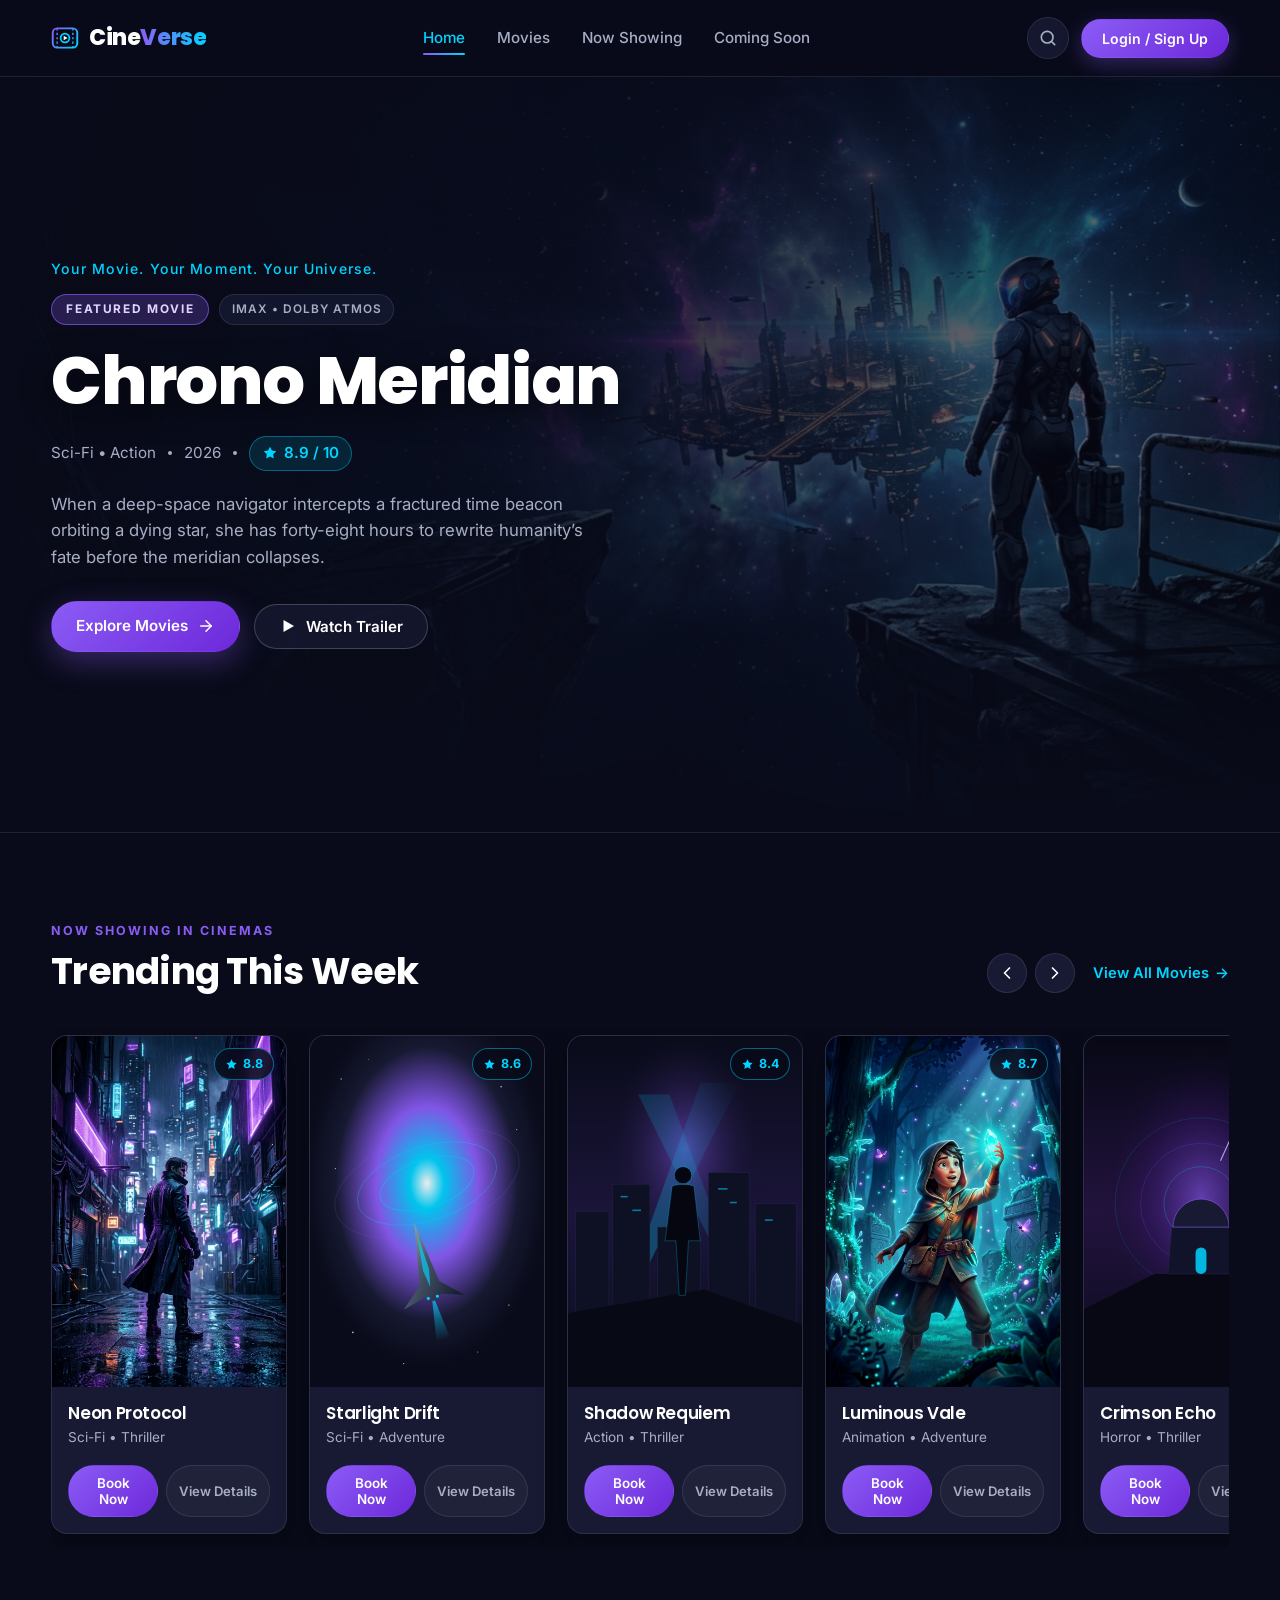
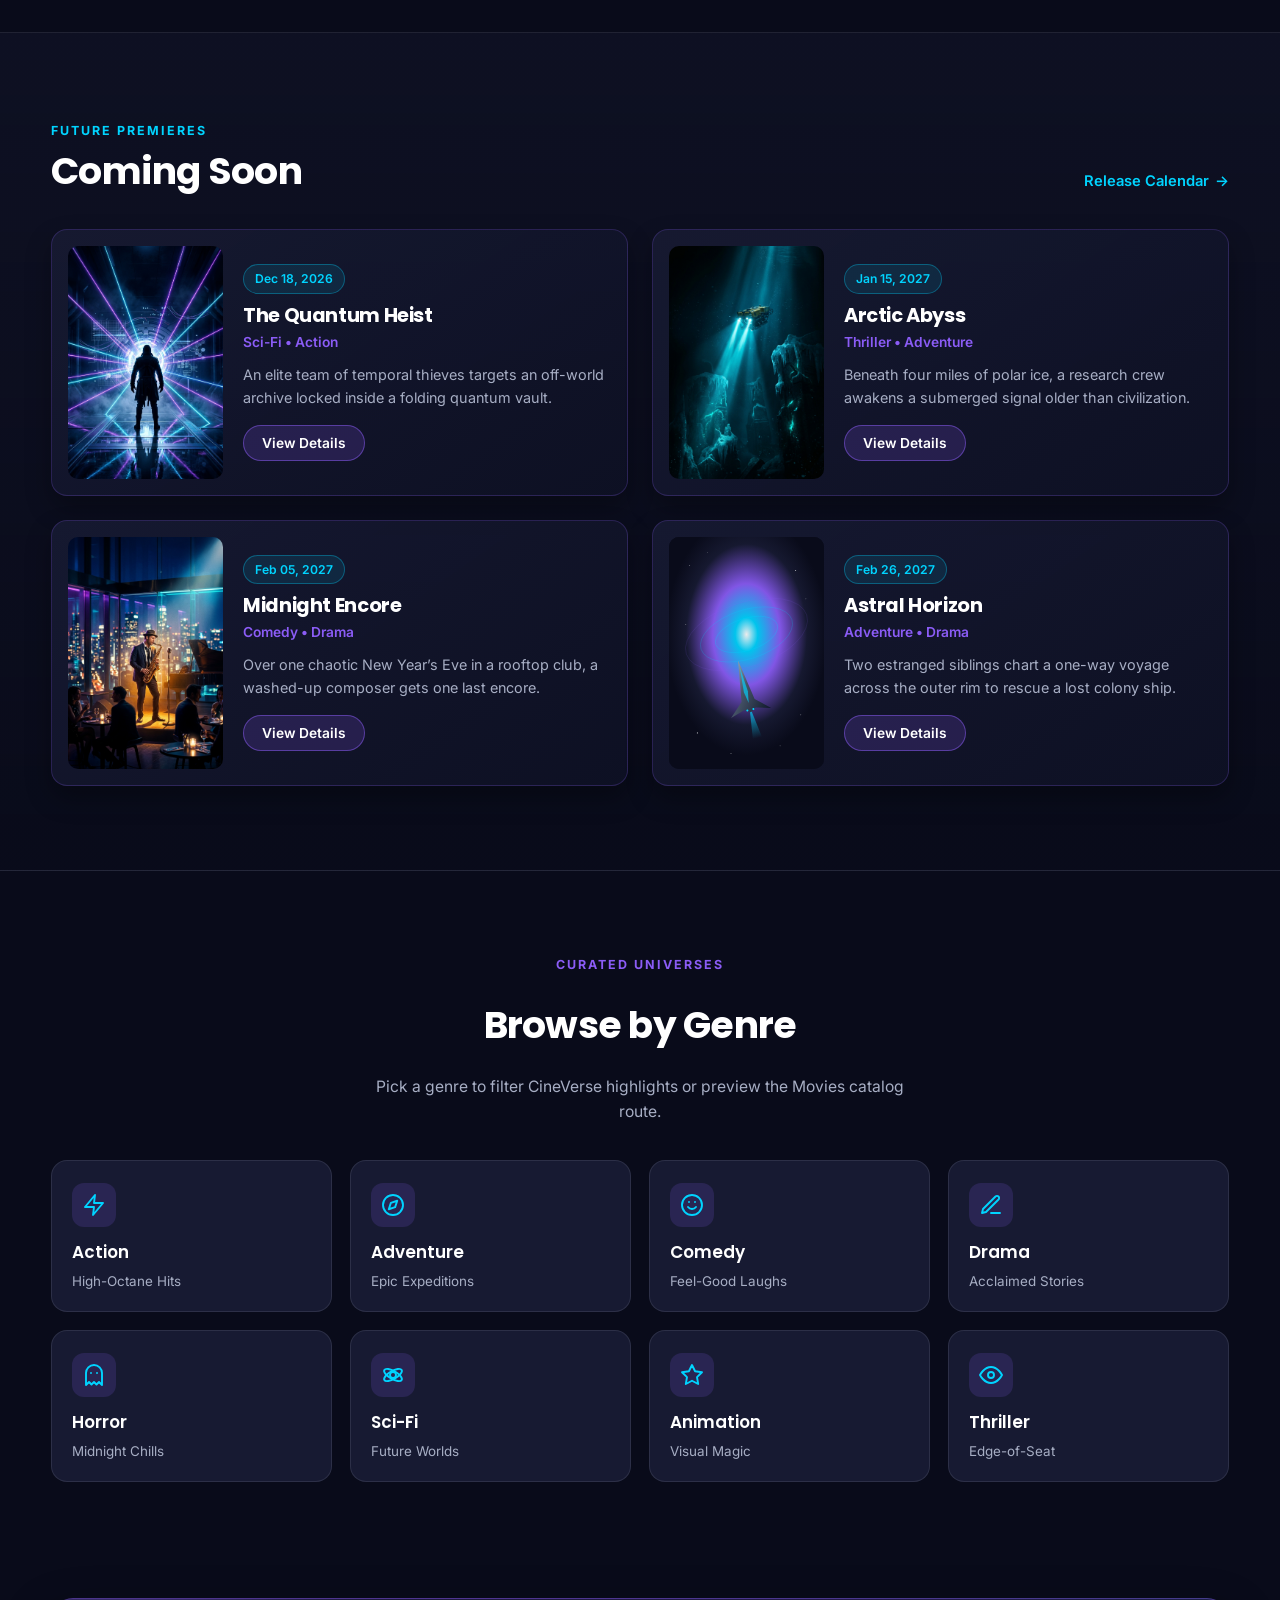
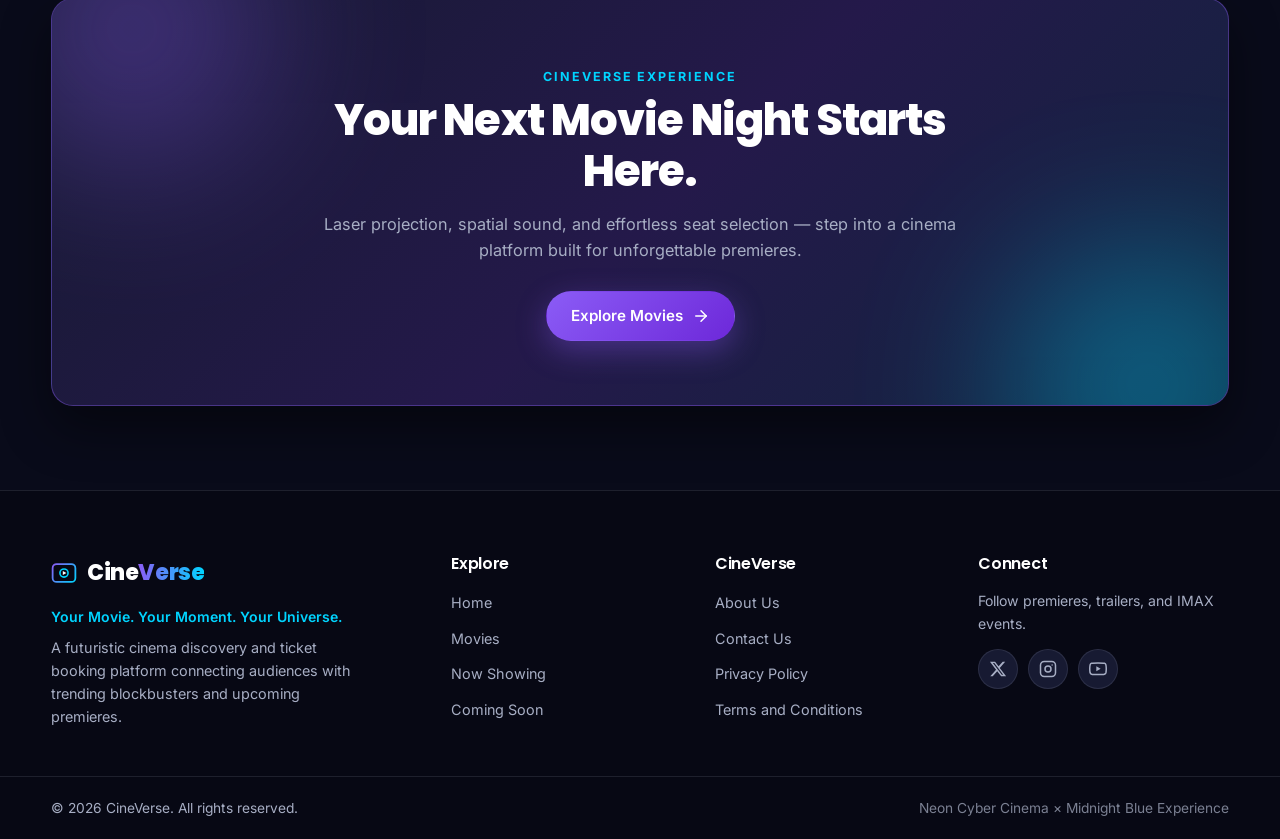
==== Homepage.html @ 1262ae1b "Homepage setup Html,Css and JS code for homepage along with attached images" ====
<!DOCTYPE html>
<html lang="en">

<head>
  <meta charset="UTF-8" />
  <meta name="viewport" content="width=device-width, initial-scale=1.0" />
  <meta name="description"
    content="CineVerse — Discover trending movies, explore upcoming releases, and navigate to cinema ticket booking. Your Movie. Your Moment. Your Universe." />
  <title>CineVerse — Your Movie. Your Moment. Your Universe.</title>

  <!-- Google Fonts: Poppins for headings, Inter for body text -->
  <link rel="preconnect" href="https://fonts.googleapis.com" />
  <link rel="preconnect" href="https://fonts.gstatic.com" crossorigin />
  <link
    href="https://fonts.googleapis.com/css2?family=Inter:wght@400;500;600;700&family=Poppins:wght@600;700;800&display=swap"
    rel="stylesheet" />

  <!-- Main Stylesheet & Script -->
  <link rel="stylesheet" href="Homepage.css" />
  <script src="Homepage.js" defer></script>
</head>

<body>
  <!-- Keyboard Accessibility Skip Link -->
  <a class="skip-link" href="#main-content">Skip to main content</a>

  <!-- =========================================================
       A. NAVIGATION BAR (Sticky Glassmorphism Header)
  ========================================================== -->
  <header class="site-header" id="site-header">
    <nav class="navbar container" aria-label="Primary Navigation">
      <!-- CineVerse Logo with Film-Inspired SVG Icon -->
      <a href="#home" class="brand-logo" aria-label="CineVerse Home">
        <span class="brand-icon" aria-hidden="true">
          <svg viewBox="0 0 32 32" width="28" height="28" fill="none">
            <rect x="2" y="5" width="28" height="22" rx="5" stroke="url(#logoGrad)" stroke-width="2.2" />
            <circle cx="16" cy="16" r="5" stroke="#00D4FF" stroke-width="2" />
            <polygon points="14.5,13.5 19,16 14.5,18.5" fill="#FFFFFF" />
            <line x1="7" y1="5" x2="7" y2="27" stroke="url(#logoGrad)" stroke-width="1.6" stroke-dasharray="2.5 2.5" />
            <line x1="25" y1="5" x2="25" y2="27" stroke="url(#logoGrad)" stroke-width="1.6"
              stroke-dasharray="2.5 2.5" />
            <defs>
              <linearGradient id="logoGrad" x1="2" y1="5" x2="30" y2="27" gradientUnits="userSpaceOnUse">
                <stop stop-color="#8B5CF6" />
                <stop offset="1" stop-color="#00D4FF" />
              </linearGradient>
            </defs>
          </svg>
        </span>
        <span class="brand-text">Cine<span class="brand-accent">Verse</span></span>
      </a>

      <!-- Primary Navigation Links -->
      <ul class="nav-links" id="primary-nav">
        <li><a href="#home" class="nav-link active" data-section="home">Home</a></li>
        <li><a href="#genres" class="nav-link" data-section="genres">Movies</a></li>
        <li><a href="#trending" class="nav-link" data-section="trending">Now Showing</a></li>
        <li><a href="#coming-soon" class="nav-link" data-section="coming-soon">Coming Soon</a></li>
        <li class="nav-auth-mobile">
          <button type="button" class="btn btn-nav-auth js-auth-trigger" data-placeholder-route="login.html">
            Login / Sign Up
          </button>
        </li>
      </ul>

      <!-- Navbar Action Controls -->
      <div class="nav-actions">
        <button type="button" class="icon-btn" id="search-toggle-btn" aria-label="Open movie search"
          aria-expanded="false" aria-controls="search-bar-panel">
          <svg viewBox="0 0 24 24" width="20" height="20" fill="none" stroke="currentColor" stroke-width="2"
            stroke-linecap="round" stroke-linejoin="round" aria-hidden="true">
            <circle cx="11" cy="11" r="7" />
            <line x1="20" y1="20" x2="16.2" y2="16.2" />
          </svg>
        </button>

        <button type="button" class="btn btn-nav-auth" id="auth-placeholder-btn" data-placeholder-route="login.html">
          Login / Sign Up
        </button>

        <!-- Mobile Hamburger Menu Toggle -->
        <button type="button" class="hamburger-btn" id="hamburger-btn" aria-label="Open navigation menu"
          aria-expanded="false" aria-controls="primary-nav">
          <span class="hamburger-line"></span>
          <span class="hamburger-line"></span>
          <span class="hamburger-line"></span>
        </button>
      </div>
    </nav>

    <!-- Collapsible Search Bar Panel -->
    <div class="search-panel" id="search-bar-panel" hidden>
      <div class="container search-panel-inner">
        <label for="movie-search-input" class="sr-only">Search CineVerse movies</label>
        <div class="search-input-wrap">
          <svg class="search-field-icon" viewBox="0 0 24 24" width="18" height="18" fill="none" stroke="currentColor"
            stroke-width="2" aria-hidden="true">
            <circle cx="11" cy="11" r="7" />
            <line x1="20" y1="20" x2="16.2" y2="16.2" />
          </svg>
          <input type="search" id="movie-search-input" class="search-input"
            placeholder="Search movies by title or genre (e.g., Sci-Fi, Neon Protocol)..." autocomplete="off" />
          <button type="button" class="search-close-btn" id="search-close-btn" aria-label="Close search">
            &times;
          </button>
        </div>
        <div class="search-results" id="search-results" aria-live="polite"></div>
      </div>
    </div>
  </header>

  <main id="main-content">
    <!-- =========================================================
         B. HERO SECTION (Featured Movie Banner)
    ========================================================== -->
    <section id="home" class="hero" aria-label="Featured Movie">
      <div class="hero-media">
        <img src="images/hero-featured.jpg"
          alt="Chrono Meridian — lone futuristic explorer overlooking a glowing orbital city and midnight-blue nebula"
          class="hero-bg-img" />
        <div class="hero-overlay" aria-hidden="true"></div>
      </div>

      <div class="container hero-container">
        <div class="hero-content">
          <p class="hero-tagline">Your Movie. Your Moment. Your Universe.</p>

          <div class="hero-badge-row">
            <span class="featured-badge">FEATURED MOVIE</span>
            <span class="hero-format-pill">IMAX &bull; DOLBY ATMOS</span>
          </div>

          <h1 class="hero-title">Chrono Meridian</h1>

          <div class="hero-meta" aria-label="Movie details">
            <span class="meta-item">Sci-Fi &bull; Action</span>
            <span class="meta-dot" aria-hidden="true"></span>
            <span class="meta-item">2026</span>
            <span class="meta-dot" aria-hidden="true"></span>
            <span class="meta-rating" aria-label="IMDb rating 8.9 out of 10">
              <svg viewBox="0 0 24 24" width="16" height="16" fill="currentColor" aria-hidden="true">
                <path d="M12 2.5l2.9 5.9 6.5.9-4.7 4.6 1.1 6.5L12 17.3l-5.8 3.1 1.1-6.5-4.7-4.6 6.5-.9L12 2.5z" />
              </svg>
              8.9 / 10
            </span>
          </div>

          <p class="hero-description">
            When a deep-space navigator intercepts a fractured time beacon orbiting a dying star,
            she has forty-eight hours to rewrite humanity&rsquo;s fate before the meridian collapses.
          </p>

          <div class="hero-actions">
            <a href="#trending" class="btn btn-primary" id="hero-explore-btn">
              Explore Movies
              <svg viewBox="0 0 24 24" width="18" height="18" fill="none" stroke="currentColor" stroke-width="2"
                stroke-linecap="round" stroke-linejoin="round" aria-hidden="true">
                <line x1="5" y1="12" x2="19" y2="12" />
                <polyline points="12 5 19 12 12 19" />
              </svg>
            </a>

            <button type="button" class="btn btn-secondary" id="watch-trailer-btn" data-movie-id="chrono-meridian">
              <svg viewBox="0 0 24 24" width="18" height="18" fill="currentColor" aria-hidden="true">
                <polygon points="6,4 20,12 6,20" />
              </svg>
              Watch Trailer
            </button>
          </div>
        </div>
      </div>
    </section>

    <!-- =========================================================
         C. TRENDING MOVIES SECTION ("Trending This Week")
    ========================================================== -->
    <section id="trending" class="section trending-section" aria-labelledby="trending-heading">
      <div class="container">
        <div class="section-header">
          <div>
            <span class="section-eyebrow">NOW SHOWING IN CINEMAS</span>
            <h2 id="trending-heading" class="section-title">Trending This Week</h2>
          </div>

          <div class="section-controls">
            <div class="carousel-nav" role="group" aria-label="Trending movies carousel controls">
              <button type="button" class="carousel-btn" id="trending-prev-btn"
                aria-label="Scroll trending movies left">
                <svg viewBox="0 0 24 24" width="20" height="20" fill="none" stroke="currentColor" stroke-width="2"
                  stroke-linecap="round" stroke-linejoin="round" aria-hidden="true">
                  <polyline points="15 18 9 12 15 6" />
                </svg>
              </button>
              <button type="button" class="carousel-btn" id="trending-next-btn"
                aria-label="Scroll trending movies right">
                <svg viewBox="0 0 24 24" width="20" height="20" fill="none" stroke="currentColor" stroke-width="2"
                  stroke-linecap="round" stroke-linejoin="round" aria-hidden="true">
                  <polyline points="9 18 15 12 9 6" />
                </svg>
              </button>
            </div>

            <a href="movies.html" class="view-all-link" data-placeholder-link="movies.html">
              View All Movies
              <span aria-hidden="true">&rarr;</span>
            </a>
          </div>
        </div>

        <!-- Horizontal Scrollable Carousel / Responsive Grid -->
        <div class="carousel-track" id="trending-carousel" tabindex="0" aria-label="Trending movies list">
          <!-- Movie Card 1 -->
          <article class="movie-card" data-movie-id="neon-protocol" data-genre="Sci-Fi Thriller">
            <div class="poster-wrap">
              <img src="images/poster-neon-protocol.jpg"
                alt="Neon Protocol movie poster showing a futuristic detective in a rain-soaked neon city"
                class="movie-poster" loading="lazy" />
              <span class="rating-badge" aria-label="IMDb rating 8.8">
                <svg viewBox="0 0 24 24" width="13" height="13" fill="currentColor" aria-hidden="true">
                  <path d="M12 2.5l2.9 5.9 6.5.9-4.7 4.6 1.1 6.5L12 17.3l-5.8 3.1 1.1-6.5-4.7-4.6 6.5-.9L12 2.5z" />
                </svg>
                8.8
              </span>
            </div>
            <div class="movie-card-body">
              <h3 class="movie-title">Neon Protocol</h3>
              <p class="movie-genre">Sci-Fi &bull; Thriller</p>
              <div class="card-actions">
                <button type="button" class="btn btn-card-primary movie-action-btn" data-movie-id="neon-protocol"
                  data-action="book">
                  Book Now
                </button>
                <button type="button" class="btn btn-card-ghost movie-action-btn" data-movie-id="neon-protocol"
                  data-action="details">
                  View Details
                </button>
              </div>
            </div>
          </article>

          <!-- Movie Card 2 -->
          <article class="movie-card" data-movie-id="starlight-drift" data-genre="Sci-Fi Adventure">
            <div class="poster-wrap">
              <img src="images/poster-starlight-drift.svg"
                alt="Starlight Drift movie poster featuring a spacecraft entering a glowing violet wormhole"
                class="movie-poster" loading="lazy" />
              <span class="rating-badge" aria-label="IMDb rating 8.6">
                <svg viewBox="0 0 24 24" width="13" height="13" fill="currentColor" aria-hidden="true">
                  <path d="M12 2.5l2.9 5.9 6.5.9-4.7 4.6 1.1 6.5L12 17.3l-5.8 3.1 1.1-6.5-4.7-4.6 6.5-.9L12 2.5z" />
                </svg>
                8.6
              </span>
            </div>
            <div class="movie-card-body">
              <h3 class="movie-title">Starlight Drift</h3>
              <p class="movie-genre">Sci-Fi &bull; Adventure</p>
              <div class="card-actions">
                <button type="button" class="btn btn-card-primary movie-action-btn" data-movie-id="starlight-drift"
                  data-action="book">
                  Book Now
                </button>
                <button type="button" class="btn btn-card-ghost movie-action-btn" data-movie-id="starlight-drift"
                  data-action="details">
                  View Details
                </button>
              </div>
            </div>
          </article>

          <!-- Movie Card 3 -->
          <article class="movie-card" data-movie-id="shadow-requiem" data-genre="Action Thriller">
            <div class="poster-wrap">
              <img src="images/poster-shadow-requiem.svg"
                alt="Shadow Requiem movie poster showing a tactical silhouette above a midnight skyline"
                class="movie-poster" loading="lazy" />
              <span class="rating-badge" aria-label="IMDb rating 8.4">
                <svg viewBox="0 0 24 24" width="13" height="13" fill="currentColor" aria-hidden="true">
                  <path d="M12 2.5l2.9 5.9 6.5.9-4.7 4.6 1.1 6.5L12 17.3l-5.8 3.1 1.1-6.5-4.7-4.6 6.5-.9L12 2.5z" />
                </svg>
                8.4
              </span>
            </div>
            <div class="movie-card-body">
              <h3 class="movie-title">Shadow Requiem</h3>
              <p class="movie-genre">Action &bull; Thriller</p>
              <div class="card-actions">
                <button type="button" class="btn btn-card-primary movie-action-btn" data-movie-id="shadow-requiem"
                  data-action="book">
                  Book Now
                </button>
                <button type="button" class="btn btn-card-ghost movie-action-btn" data-movie-id="shadow-requiem"
                  data-action="details">
                  View Details
                </button>
              </div>
            </div>
          </article>

          <!-- Movie Card 4 -->
          <article class="movie-card" data-movie-id="luminous-vale" data-genre="Animation Adventure">
            <div class="poster-wrap">
              <img src="images/poster-luminous-vale.jpg"
                alt="Luminous Vale animated adventure poster of a young explorer in a glowing forest"
                class="movie-poster" loading="lazy" />
              <span class="rating-badge" aria-label="IMDb rating 8.7">
                <svg viewBox="0 0 24 24" width="13" height="13" fill="currentColor" aria-hidden="true">
                  <path d="M12 2.5l2.9 5.9 6.5.9-4.7 4.6 1.1 6.5L12 17.3l-5.8 3.1 1.1-6.5-4.7-4.6 6.5-.9L12 2.5z" />
                </svg>
                8.7
              </span>
            </div>
            <div class="movie-card-body">
              <h3 class="movie-title">Luminous Vale</h3>
              <p class="movie-genre">Animation &bull; Adventure</p>
              <div class="card-actions">
                <button type="button" class="btn btn-card-primary movie-action-btn" data-movie-id="luminous-vale"
                  data-action="book">
                  Book Now
                </button>
                <button type="button" class="btn btn-card-ghost movie-action-btn" data-movie-id="luminous-vale"
                  data-action="details">
                  View Details
                </button>
              </div>
            </div>
          </article>

          <!-- Movie Card 5 -->
          <article class="movie-card" data-movie-id="crimson-echo" data-genre="Horror Thriller">
            <div class="poster-wrap">
              <img src="images/poster-crimson-echo.svg"
                alt="Crimson Echo horror thriller poster of a cliffside observatory in a midnight storm"
                class="movie-poster" loading="lazy" />
              <span class="rating-badge" aria-label="IMDb rating 8.1">
                <svg viewBox="0 0 24 24" width="13" height="13" fill="currentColor" aria-hidden="true">
                  <path d="M12 2.5l2.9 5.9 6.5.9-4.7 4.6 1.1 6.5L12 17.3l-5.8 3.1 1.1-6.5-4.7-4.6 6.5-.9L12 2.5z" />
                </svg>
                8.1
              </span>
            </div>
            <div class="movie-card-body">
              <h3 class="movie-title">Crimson Echo</h3>
              <p class="movie-genre">Horror &bull; Thriller</p>
              <div class="card-actions">
                <button type="button" class="btn btn-card-primary movie-action-btn" data-movie-id="crimson-echo"
                  data-action="book">
                  Book Now
                </button>
                <button type="button" class="btn btn-card-ghost movie-action-btn" data-movie-id="crimson-echo"
                  data-action="details">
                  View Details
                </button>
              </div>
            </div>
          </article>

          <!-- Movie Card 6 -->
          <article class="movie-card" data-movie-id="velocity-zero" data-genre="Action Sci-Fi">
            <div class="poster-wrap">
              <img src="images/poster-velocity-zero.svg"
                alt="Velocity Zero movie poster featuring a hypercar speeding down a neon cyber highway"
                class="movie-poster" loading="lazy" />
              <span class="rating-badge" aria-label="IMDb rating 8.3">
                <svg viewBox="0 0 24 24" width="13" height="13" fill="currentColor" aria-hidden="true">
                  <path d="M12 2.5l2.9 5.9 6.5.9-4.7 4.6 1.1 6.5L12 17.3l-5.8 3.1 1.1-6.5-4.7-4.6 6.5-.9L12 2.5z" />
                </svg>
                8.3
              </span>
            </div>
            <div class="movie-card-body">
              <h3 class="movie-title">Velocity Zero</h3>
              <p class="movie-genre">Action &bull; Sci-Fi</p>
              <div class="card-actions">
                <button type="button" class="btn btn-card-primary movie-action-btn" data-movie-id="velocity-zero"
                  data-action="book">
                  Book Now
                </button>
                <button type="button" class="btn btn-card-ghost movie-action-btn" data-movie-id="velocity-zero"
                  data-action="details">
                  View Details
                </button>
              </div>
            </div>
          </article>
        </div>
      </div>
    </section>

    <!-- =========================================================
         D. UPCOMING RELEASES SECTION ("Coming Soon")
    ========================================================== -->
    <section id="coming-soon" class="section upcoming-section" aria-labelledby="upcoming-heading">
      <div class="container">
        <div class="section-header">
          <div>
            <span class="section-eyebrow cyan-eyebrow">FUTURE PREMIERES</span>
            <h2 id="upcoming-heading" class="section-title">Coming Soon</h2>
          </div>

          <a href="coming-soon.html" class="view-all-link" data-placeholder-link="coming-soon.html">
            Release Calendar
            <span aria-hidden="true">&rarr;</span>
          </a>
        </div>

        <!-- Distinct Horizontal Split Card Grid for Coming Soon -->
        <div class="upcoming-grid">
          <!-- Upcoming Card 1 -->
          <article class="upcoming-card" data-movie-id="quantum-heist">
            <div class="upcoming-poster-wrap">
              <img src="images/poster-quantum-heist.jpg"
                alt="The Quantum Heist poster showing a futuristic vault with glowing laser beams"
                class="upcoming-poster" loading="lazy" />
            </div>
            <div class="upcoming-info">
              <span class="release-date-pill">Dec 18, 2026</span>
              <h3 class="upcoming-title">The Quantum Heist</h3>
              <p class="upcoming-genre">Sci-Fi &bull; Action</p>
              <p class="upcoming-blurb">
                An elite team of temporal thieves targets an off-world archive locked inside a folding quantum vault.
              </p>
              <button type="button" class="btn btn-upcoming-details movie-action-btn" data-movie-id="quantum-heist"
                data-action="details">
                View Details
              </button>
            </div>
          </article>

          <!-- Upcoming Card 2 -->
          <article class="upcoming-card" data-movie-id="arctic-abyss">
            <div class="upcoming-poster-wrap">
              <img src="images/poster-arctic-abyss.jpg"
                alt="Arctic Abyss poster depicting a deep-sea submersible illuminating glowing underwater ruins"
                class="upcoming-poster" loading="lazy" />
            </div>
            <div class="upcoming-info">
              <span class="release-date-pill">Jan 15, 2027</span>
              <h3 class="upcoming-title">Arctic Abyss</h3>
              <p class="upcoming-genre">Thriller &bull; Adventure</p>
              <p class="upcoming-blurb">
                Beneath four miles of polar ice, a research crew awakens a submerged signal older than civilization.
              </p>
              <button type="button" class="btn btn-upcoming-details movie-action-btn" data-movie-id="arctic-abyss"
                data-action="details">
                View Details
              </button>
            </div>
          </article>

          <!-- Upcoming Card 3 -->
          <article class="upcoming-card" data-movie-id="midnight-encore">
            <div class="upcoming-poster-wrap">
              <img src="images/poster-midnight-encore.jpg"
                alt="Midnight Encore poster showing a stylish rooftop jazz lounge overlooking midnight city lights"
                class="upcoming-poster" loading="lazy" />
            </div>
            <div class="upcoming-info">
              <span class="release-date-pill">Feb 05, 2027</span>
              <h3 class="upcoming-title">Midnight Encore</h3>
              <p class="upcoming-genre">Comedy &bull; Drama</p>
              <p class="upcoming-blurb">
                Over one chaotic New Year&rsquo;s Eve in a rooftop club, a washed-up composer gets one last encore.
              </p>
              <button type="button" class="btn btn-upcoming-details movie-action-btn" data-movie-id="midnight-encore"
                data-action="details">
                View Details
              </button>
            </div>
          </article>

          <!-- Upcoming Card 4 -->
          <article class="upcoming-card" data-movie-id="astral-horizon">
            <div class="upcoming-poster-wrap">
              <img src="images/poster-starlight-drift.svg"
                alt="Astral Horizon teaser artwork of a cosmic starscape and radiant nebula" class="upcoming-poster"
                loading="lazy" />
            </div>
            <div class="upcoming-info">
              <span class="release-date-pill">Feb 26, 2027</span>
              <h3 class="upcoming-title">Astral Horizon</h3>
              <p class="upcoming-genre">Adventure &bull; Drama</p>
              <p class="upcoming-blurb">
                Two estranged siblings chart a one-way voyage across the outer rim to rescue a lost colony ship.
              </p>
              <button type="button" class="btn btn-upcoming-details movie-action-btn" data-movie-id="astral-horizon"
                data-action="details">
                View Details
              </button>
            </div>
          </article>
        </div>
      </div>
    </section>

    <!-- =========================================================
         E. BROWSE BY GENRE SECTION
    ========================================================== -->
    <section id="genres" class="section genres-section" aria-labelledby="genres-heading">
      <div class="container">
        <div class="section-header section-header-center">
          <span class="section-eyebrow">CURATED UNIVERSES</span>
          <h2 id="genres-heading" class="section-title">Browse by Genre</h2>
          <p class="section-subtitle">
            Pick a genre to filter CineVerse highlights or preview the Movies catalog route.
          </p>
        </div>

        <div class="genres-grid" role="list">
          <button type="button" class="genre-card" data-genre="Action" role="listitem">
            <span class="genre-icon" aria-hidden="true">
              <svg viewBox="0 0 24 24" width="24" height="24" fill="none" stroke="currentColor" stroke-width="1.9"
                stroke-linecap="round" stroke-linejoin="round">
                <polygon points="13 2 3 14 12 14 11 22 21 10 12 10 13 2" />
              </svg>
            </span>
            <span class="genre-name">Action</span>
            <span class="genre-count">High-Octane Hits</span>
          </button>

          <button type="button" class="genre-card" data-genre="Adventure" role="listitem">
            <span class="genre-icon" aria-hidden="true">
              <svg viewBox="0 0 24 24" width="24" height="24" fill="none" stroke="currentColor" stroke-width="1.9"
                stroke-linecap="round" stroke-linejoin="round">
                <circle cx="12" cy="12" r="10" />
                <polygon points="16.24 7.76 14.12 14.12 7.76 16.24 9.88 9.88 16.24 7.76" />
              </svg>
            </span>
            <span class="genre-name">Adventure</span>
            <span class="genre-count">Epic Expeditions</span>
          </button>

          <button type="button" class="genre-card" data-genre="Comedy" role="listitem">
            <span class="genre-icon" aria-hidden="true">
              <svg viewBox="0 0 24 24" width="24" height="24" fill="none" stroke="currentColor" stroke-width="1.9"
                stroke-linecap="round" stroke-linejoin="round">
                <circle cx="12" cy="12" r="10" />
                <path d="M8 14s1.5 2 4 2 4-2 4-2" />
                <line x1="9" y1="9" x2="9.01" y2="9" />
                <line x1="15" y1="9" x2="15.01" y2="9" />
              </svg>
            </span>
            <span class="genre-name">Comedy</span>
            <span class="genre-count">Feel-Good Laughs</span>
          </button>

          <button type="button" class="genre-card" data-genre="Drama" role="listitem">
            <span class="genre-icon" aria-hidden="true">
              <svg viewBox="0 0 24 24" width="24" height="24" fill="none" stroke="currentColor" stroke-width="1.9"
                stroke-linecap="round" stroke-linejoin="round">
                <path d="M12 20h9" />
                <path d="M16.5 3.5a2.121 2.121 0 1 1 3 3L7 19l-4 1 1-4L16.5 3.5z" />
              </svg>
            </span>
            <span class="genre-name">Drama</span>
            <span class="genre-count">Acclaimed Stories</span>
          </button>

          <button type="button" class="genre-card" data-genre="Horror" role="listitem">
            <span class="genre-icon" aria-hidden="true">
              <svg viewBox="0 0 24 24" width="24" height="24" fill="none" stroke="currentColor" stroke-width="1.9"
                stroke-linecap="round" stroke-linejoin="round">
                <path d="M9 10h.01" />
                <path d="M15 10h.01" />
                <path d="M12 2a8 8 0 0 0-8 8v12l3-3 2.5 2.5L12 19l2.5 2.5L17 19l3 3V10a8 8 0 0 0-8-8z" />
              </svg>
            </span>
            <span class="genre-name">Horror</span>
            <span class="genre-count">Midnight Chills</span>
          </button>

          <button type="button" class="genre-card" data-genre="Sci-Fi" role="listitem">
            <span class="genre-icon" aria-hidden="true">
              <svg viewBox="0 0 24 24" width="24" height="24" fill="none" stroke="currentColor" stroke-width="1.9"
                stroke-linecap="round" stroke-linejoin="round">
                <circle cx="12" cy="12" r="3" />
                <ellipse cx="12" cy="12" rx="10" ry="4" transform="rotate(30 12 12)" />
                <ellipse cx="12" cy="12" rx="10" ry="4" transform="rotate(-30 12 12)" />
              </svg>
            </span>
            <span class="genre-name">Sci-Fi</span>
            <span class="genre-count">Future Worlds</span>
          </button>

          <button type="button" class="genre-card" data-genre="Animation" role="listitem">
            <span class="genre-icon" aria-hidden="true">
              <svg viewBox="0 0 24 24" width="24" height="24" fill="none" stroke="currentColor" stroke-width="1.9"
                stroke-linecap="round" stroke-linejoin="round">
                <polygon
                  points="12 2 15.09 8.26 22 9.27 17 14.14 18.18 21.02 12 17.77 5.82 21.02 7 14.14 2 9.27 8.91 8.26 12 2" />
              </svg>
            </span>
            <span class="genre-name">Animation</span>
            <span class="genre-count">Visual Magic</span>
          </button>

          <button type="button" class="genre-card" data-genre="Thriller" role="listitem">
            <span class="genre-icon" aria-hidden="true">
              <svg viewBox="0 0 24 24" width="24" height="24" fill="none" stroke="currentColor" stroke-width="1.9"
                stroke-linecap="round" stroke-linejoin="round">
                <path d="M1 12s4-8 11-8 11 8 11 8-4 8-11 8-11-8-11-8z" />
                <circle cx="12" cy="12" r="3" />
              </svg>
            </span>
            <span class="genre-name">Thriller</span>
            <span class="genre-count">Edge-of-Seat</span>
          </button>
        </div>

        <!-- Interactive Genre Selection Feedback Banner -->
        <div class="genre-feedback" id="genre-feedback" aria-live="polite" hidden></div>
      </div>
    </section>

    <!-- =========================================================
         F. PROMOTIONAL CALL-TO-ACTION SECTION
    ========================================================== -->
    <section class="section cta-section" aria-labelledby="cta-heading">
      <div class="container">
        <div class="cta-banner">
          <div class="cta-glow cta-glow-purple" aria-hidden="true"></div>
          <div class="cta-glow cta-glow-cyan" aria-hidden="true"></div>

          <div class="cta-content">
            <span class="section-eyebrow cyan-eyebrow">CINEVERSE EXPERIENCE</span>
            <h2 id="cta-heading" class="cta-title">Your Next Movie Night Starts Here.</h2>
            <p class="cta-description">
              Laser projection, spatial sound, and effortless seat selection &mdash; step into a cinema platform built
              for unforgettable premieres.
            </p>
            <a href="#trending" class="btn btn-primary cta-btn">
              Explore Movies
              <svg viewBox="0 0 24 24" width="18" height="18" fill="none" stroke="currentColor" stroke-width="2"
                stroke-linecap="round" stroke-linejoin="round" aria-hidden="true">
                <line x1="5" y1="12" x2="19" y2="12" />
                <polyline points="12 5 19 12 12 19" />
              </svg>
            </a>
          </div>
        </div>
      </div>
    </section>
  </main>

  <!-- =========================================================
       G. FOOTER
  ========================================================== -->
  <footer class="site-footer">
    <div class="container footer-grid">
      <!-- Brand & Description -->
      <div class="footer-brand">
        <a href="#home" class="brand-logo" aria-label="CineVerse Back to Top">
          <span class="brand-icon" aria-hidden="true">
            <svg viewBox="0 0 32 32" width="26" height="26" fill="none">
              <rect x="2" y="5" width="28" height="22" rx="5" stroke="url(#footerLogoGrad)" stroke-width="2.2" />
              <circle cx="16" cy="16" r="5" stroke="#00D4FF" stroke-width="2" />
              <polygon points="14.5,13.5 19,16 14.5,18.5" fill="#FFFFFF" />
              <defs>
                <linearGradient id="footerLogoGrad" x1="2" y1="5" x2="30" y2="27" gradientUnits="userSpaceOnUse">
                  <stop stop-color="#8B5CF6" />
                  <stop offset="1" stop-color="#00D4FF" />
                </linearGradient>
              </defs>
            </svg>
          </span>
          <span class="brand-text">Cine<span class="brand-accent">Verse</span></span>
        </a>
        <p class="footer-tagline">Your Movie. Your Moment. Your Universe.</p>
        <p class="footer-description">
          A futuristic cinema discovery and ticket booking platform connecting audiences with trending blockbusters and
          upcoming premieres.
        </p>
      </div>

      <!-- Quick Navigation Links -->
      <div class="footer-col">
        <h3 class="footer-heading">Explore</h3>
        <ul class="footer-links">
          <li><a href="#home">Home</a></li>
          <li><a href="movies.html" data-placeholder-link="movies.html">Movies</a></li>
          <li><a href="#trending">Now Showing</a></li>
          <li><a href="#coming-soon">Coming Soon</a></li>
        </ul>
      </div>

      <!-- Information & Legal Links -->
      <div class="footer-col">
        <h3 class="footer-heading">CineVerse</h3>
        <ul class="footer-links">
          <li><a href="about.html" data-placeholder-link="about.html">About Us</a></li>
          <li><a href="contact.html" data-placeholder-link="contact.html">Contact Us</a></li>
          <li><a href="privacy.html" data-placeholder-link="privacy.html">Privacy Policy</a></li>
          <li><a href="terms.html" data-placeholder-link="terms.html">Terms and Conditions</a></li>
        </ul>
      </div>

      <!-- Social Media Links -->
      <div class="footer-col">
        <h3 class="footer-heading">Connect</h3>
        <p class="footer-social-note">Follow premieres, trailers, and IMAX events.</p>
        <div class="social-links">
          <a href="#social-x" class="social-btn" aria-label="CineVerse on X" data-placeholder-link="social/x">
            <svg viewBox="0 0 24 24" width="18" height="18" fill="currentColor" aria-hidden="true">
              <path
                d="M18.244 2.25h3.308l-7.227 8.26 8.502 11.24H16.17l-5.214-6.817L4.99 21.75H1.68l7.73-8.835L1.254 2.25H8.08l4.713 6.231zm-1.161 17.52h1.833L7.084 4.126H5.117z" />
            </svg>
          </a>
          <a href="#social-instagram" class="social-btn" aria-label="CineVerse on Instagram"
            data-placeholder-link="social/instagram">
            <svg viewBox="0 0 24 24" width="18" height="18" fill="none" stroke="currentColor" stroke-width="2"
              stroke-linecap="round" stroke-linejoin="round" aria-hidden="true">
              <rect x="2" y="2" width="20" height="20" rx="5" />
              <circle cx="12" cy="12" r="4" />
              <line x1="17.5" y1="6.5" x2="17.51" y2="6.5" />
            </svg>
          </a>
          <a href="#social-youtube" class="social-btn" aria-label="CineVerse on YouTube"
            data-placeholder-link="social/youtube">
            <svg viewBox="0 0 24 24" width="18" height="18" fill="none" stroke="currentColor" stroke-width="2"
              stroke-linecap="round" stroke-linejoin="round" aria-hidden="true">
              <path
                d="M22.54 6.42a2.78 2.78 0 0 0-1.94-2C18.88 4 12 4 12 4s-6.88 0-8.6.46a2.78 2.78 0 0 0-1.94 2A29 29 0 0 0 1 11.75a29 29 0 0 0 .46 5.33A2.78 2.78 0 0 0 3.4 19c1.72.46 8.6.46 8.6.46s6.88 0 8.6-.46a2.78 2.78 0 0 0 1.94-2 29 29 0 0 0 .46-5.25 29 29 0 0 0-.46-5.33z" />
              <polygon points="9.75 15.02 15.5 11.75 9.75 8.48 9.75 15.02" fill="currentColor" stroke="none" />
            </svg>
          </a>
        </div>
      </div>
    </div>

    <div class="footer-bottom">
      <div class="container footer-bottom-inner">
        <p>&copy; 2026 CineVerse. All rights reserved.</p>
        <p class="footer-credit">Neon Cyber Cinema &times; Midnight Blue Experience</p>
      </div>
    </div>
  </footer>

  <!-- =========================================================
       INTERACTIVE DETAILS & PLACEHOLDER ROUTE MODAL
  ========================================================== -->
  <div class="modal-backdrop" id="info-modal" role="dialog" aria-modal="true" aria-labelledby="modal-title" hidden>
    <div class="modal-dialog">
      <button type="button" class="modal-close-btn" id="modal-close-btn" aria-label="Close modal">
        &times;
      </button>
      <div class="modal-body" id="modal-body">
        <!-- Populated dynamically by script.js -->
      </div>
    </div>
  </div>
</body>

</html>
---- Homepage.css ----
/* ==========================================================================
   CINEVERSE HOMEPAGE STYLESHEET
   Theme: Neon Cyber Cinema x Midnight Blue
   ========================================================================== */

/* --------------------------------------------------------------------------
   1. DESIGN TOKENS & BASE RESET
   -------------------------------------------------------------------------- */
:root {
  --bg-main: #090B1A;
  --bg-surface: #171A32;
  --bg-surface-elevated: #1E2242;
  --accent-purple: #8B5CF6;
  --accent-purple-deep: #6D28D9;
  --accent-cyan: #00D4FF;
  --text-main: #FFFFFF;
  --text-secondary: #A7AEC4;

  --border-subtle: rgba(167, 174, 196, 0.14);
  --border-cyan: rgba(0, 212, 255, 0.45);
  --glow-purple: 0 10px 30px rgba(139, 92, 246, 0.35);
  --glow-cyan: 0 0 22px rgba(0, 212, 255, 0.25);

  --font-heading: 'Poppins', system-ui, -apple-system, sans-serif;
  --font-body: 'Inter', system-ui, -apple-system, sans-serif;

  --radius-sm: 10px;
  --radius-md: 16px;
  --radius-lg: 22px;
  --transition-fast: 0.25s cubic-bezier(0.22, 1, 0.36, 1);
  --navbar-height: 76px;
}

*,
*::before,
*::after {
  box-sizing: border-box;
  margin: 0;
  padding: 0;
}

html {
  scroll-behavior: smooth;
  scroll-padding-top: calc(var(--navbar-height) + 16px);
}

body {
  background-color: var(--bg-main);
  color: var(--text-main);
  font-family: var(--font-body);
  font-size: 1rem;
  line-height: 1.6;
  overflow-x: hidden;
  -webkit-font-smoothing: antialiased;
}

img {
  display: block;
  max-width: 100%;
}

a {
  color: inherit;
  text-decoration: none;
}

button {
  font-family: inherit;
  color: inherit;
  cursor: pointer;
}

ul {
  list-style: none;
}

/* Keyboard Focus Accessibility */
:focus-visible {
  outline: 2px solid var(--accent-cyan);
  outline-offset: 3px;
}

.sr-only {
  position: absolute;
  width: 1px;
  height: 1px;
  padding: 0;
  margin: -1px;
  overflow: hidden;
  clip: rect(0, 0, 0, 0);
  white-space: nowrap;
  border: 0;
}

.skip-link {
  position: absolute;
  top: -60px;
  left: 16px;
  z-index: 2000;
  padding: 10px 18px;
  border-radius: var(--radius-sm);
  background: var(--accent-purple);
  color: var(--text-main);
  font-weight: 600;
  transition: top var(--transition-fast);
}

.skip-link:focus {
  top: 16px;
}

.container {
  width: min(1240px, 92%);
  margin-inline: auto;
}

.section {
  padding: 84px 0;
}

/* --------------------------------------------------------------------------
   2. SHARED BUTTONS & TYPOGRAPHY
   -------------------------------------------------------------------------- */
h1, h2, h3, h4 {
  font-family: var(--font-heading);
  line-height: 1.18;
  letter-spacing: -0.02em;
}

.section-header {
  display: flex;
  align-items: flex-end;
  justify-content: space-between;
  gap: 20px;
  margin-bottom: 36px;
  flex-wrap: wrap;
}

.section-header-center {
  flex-direction: column;
  align-items: center;
  text-align: center;
}

.section-eyebrow {
  display: inline-block;
  font-size: 0.78rem;
  font-weight: 700;
  letter-spacing: 0.16em;
  text-transform: uppercase;
  color: var(--accent-purple);
  margin-bottom: 8px;
}

.cyan-eyebrow {
  color: var(--accent-cyan);
}

.section-title {
  font-size: clamp(1.7rem, 3vw, 2.35rem);
  font-weight: 700;
  color: var(--text-main);
}

.section-subtitle {
  max-width: 560px;
  color: var(--text-secondary);
  font-size: 0.98rem;
  margin-top: 6px;
}

.btn {
  display: inline-flex;
  align-items: center;
  justify-content: center;
  gap: 9px;
  padding: 12px 24px;
  border-radius: 999px;
  font-weight: 600;
  font-size: 0.95rem;
  border: 1px solid transparent;
  transition:
    transform var(--transition-fast),
    box-shadow var(--transition-fast),
    border-color var(--transition-fast),
    background var(--transition-fast),
    color var(--transition-fast);
}

.btn-primary {
  background: linear-gradient(135deg, var(--accent-purple), var(--accent-purple-deep));
  color: var(--text-main);
  box-shadow: var(--glow-purple);
}

.btn-primary:hover {
  transform: translateY(-2px);
  border-color: var(--accent-cyan);
  box-shadow: 0 12px 32px rgba(139, 92, 246, 0.45), var(--glow-cyan);
}

.btn-secondary {
  background: rgba(23, 26, 50, 0.75);
  border-color: rgba(167, 174, 196, 0.3);
  color: var(--text-main);
  backdrop-filter: blur(8px);
}

.btn-secondary:hover {
  transform: translateY(-2px);
  border-color: var(--accent-cyan);
  color: var(--accent-cyan);
  box-shadow: var(--glow-cyan);
}

/* --------------------------------------------------------------------------
   3. A. NAVIGATION BAR (Sticky Glassmorphism)
   -------------------------------------------------------------------------- */
.site-header {
  position: sticky;
  top: 0;
  z-index: 1000;
  background: rgba(9, 11, 26, 0.78);
  backdrop-filter: blur(16px);
  -webkit-backdrop-filter: blur(16px);
  border-bottom: 1px solid var(--border-subtle);
  transition: background var(--transition-fast), border-color var(--transition-fast);
}

.site-header.scrolled {
  background: rgba(9, 11, 26, 0.92);
  border-bottom-color: rgba(0, 212, 255, 0.22);
}

.navbar {
  height: var(--navbar-height);
  display: flex;
  align-items: center;
  justify-content: space-between;
  gap: 24px;
}

.brand-logo {
  display: inline-flex;
  align-items: center;
  gap: 10px;
  font-family: var(--font-heading);
  font-size: 1.38rem;
  font-weight: 800;
  letter-spacing: -0.02em;
  flex-shrink: 0;
}

.brand-icon {
  display: inline-flex;
  align-items: center;
  justify-content: center;
}

.brand-accent {
  background: linear-gradient(90deg, var(--accent-purple), var(--accent-cyan));
  -webkit-background-clip: text;
  background-clip: text;
  color: transparent;
}

.nav-links {
  display: flex;
  align-items: center;
  gap: 32px;
}

.nav-link {
  position: relative;
  font-size: 0.95rem;
  font-weight: 500;
  color: var(--text-secondary);
  padding: 6px 0;
  transition: color var(--transition-fast);
}

.nav-link::after {
  content: '';
  position: absolute;
  left: 0;
  bottom: -2px;
  width: 100%;
  height: 2px;
  border-radius: 2px;
  background: linear-gradient(90deg, var(--accent-purple), var(--accent-cyan));
  transform: scaleX(0);
  transform-origin: left;
  transition: transform var(--transition-fast);
}

.nav-link:hover,
.nav-link.active {
  color: var(--text-main);
}

.nav-link.active {
  color: var(--accent-cyan);
}

.nav-link:hover::after,
.nav-link.active::after {
  transform: scaleX(1);
}

.nav-actions {
  display: flex;
  align-items: center;
  gap: 12px;
}

.icon-btn {
  width: 42px;
  height: 42px;
  border-radius: 50%;
  background: rgba(23, 26, 50, 0.85);
  border: 1px solid var(--border-subtle);
  color: var(--text-secondary);
  display: inline-flex;
  align-items: center;
  justify-content: center;
  transition: border-color var(--transition-fast), color var(--transition-fast), box-shadow var(--transition-fast);
}

.icon-btn:hover {
  color: var(--accent-cyan);
  border-color: var(--border-cyan);
  box-shadow: var(--glow-cyan);
}

.btn-nav-auth {
  padding: 10px 20px;
  font-size: 0.88rem;
  background: linear-gradient(135deg, var(--accent-purple), var(--accent-purple-deep));
  color: var(--text-main);
  box-shadow: 0 6px 20px rgba(139, 92, 246, 0.32);
}

.btn-nav-auth:hover {
  border-color: var(--accent-cyan);
  transform: translateY(-1px);
  box-shadow: 0 8px 24px rgba(139, 92, 246, 0.45), var(--glow-cyan);
}

.nav-auth-mobile {
  display: none;
  width: 100%;
  padding-top: 6px;
}

/* Mobile Hamburger Toggle */
.hamburger-btn {
  display: none;
  width: 42px;
  height: 42px;
  border-radius: var(--radius-sm);
  background: rgba(23, 26, 50, 0.9);
  border: 1px solid var(--border-subtle);
  flex-direction: column;
  align-items: center;
  justify-content: center;
  gap: 5px;
}

.hamburger-line {
  width: 20px;
  height: 2px;
  background: var(--text-main);
  border-radius: 2px;
  transition: transform var(--transition-fast), opacity var(--transition-fast);
}

.hamburger-btn.open .hamburger-line:nth-child(1) {
  transform: translateY(7px) rotate(45deg);
}

.hamburger-btn.open .hamburger-line:nth-child(2) {
  opacity: 0;
}

.hamburger-btn.open .hamburger-line:nth-child(3) {
  transform: translateY(-7px) rotate(-45deg);
}

/* Search Drawer Panel */
.search-panel {
  border-top: 1px solid var(--border-subtle);
  background: rgba(13, 16, 36, 0.96);
  padding: 16px 0 20px;
}

.search-input-wrap {
  position: relative;
  display: flex;
  align-items: center;
}

.search-field-icon {
  position: absolute;
  left: 16px;
  color: var(--accent-cyan);
  pointer-events: none;
}

.search-input {
  width: 100%;
  padding: 12px 46px 12px 44px;
  border-radius: 999px;
  border: 1px solid var(--border-subtle);
  background: var(--bg-surface);
  color: var(--text-main);
  font-family: var(--font-body);
  font-size: 0.95rem;
  transition: border-color var(--transition-fast), box-shadow var(--transition-fast);
}

.search-input::placeholder {
  color: var(--text-secondary);
}

.search-input:focus {
  outline: none;
  border-color: var(--accent-cyan);
  box-shadow: var(--glow-cyan);
}

.search-close-btn {
  position: absolute;
  right: 12px;
  width: 30px;
  height: 30px;
  border-radius: 50%;
  border: none;
  background: transparent;
  color: var(--text-secondary);
  font-size: 1.4rem;
  line-height: 1;
}

.search-close-btn:hover {
  color: var(--text-main);
}

.search-results {
  margin-top: 12px;
  display: grid;
  grid-template-columns: repeat(auto-fill, minmax(230px, 1fr));
  gap: 10px;
}

.search-result-item {
  display: flex;
  align-items: center;
  justify-content: space-between;
  gap: 12px;
  padding: 10px 14px;
  border-radius: var(--radius-sm);
  background: var(--bg-surface);
  border: 1px solid var(--border-subtle);
  text-align: left;
  transition: border-color var(--transition-fast), transform var(--transition-fast);
}

.search-result-item:hover {
  border-color: var(--accent-cyan);
  transform: translateY(-1px);
}

.search-result-title {
  font-weight: 600;
  font-size: 0.92rem;
  color: var(--text-main);
}

.search-result-meta {
  font-size: 0.8rem;
  color: var(--text-secondary);
}

.search-empty {
  color: var(--text-secondary);
  font-size: 0.9rem;
  padding: 6px 4px;
}

/* --------------------------------------------------------------------------
   4. B. HERO SECTION
   -------------------------------------------------------------------------- */
.hero {
  position: relative;
  min-height: clamp(560px, 84vh, 780px);
  display: flex;
  align-items: center;
  overflow: hidden;
  border-bottom: 1px solid var(--border-subtle);
}

.hero-media {
  position: absolute;
  inset: 0;
  z-index: 0;
}

.hero-bg-img {
  width: 100%;
  height: 100%;
  object-fit: cover;
  object-position: center;
  transform: scale(1.02);
  animation: heroSlowZoom 14s ease-out forwards;
}

.hero-overlay {
  position: absolute;
  inset: 0;
  background:
    linear-gradient(90deg, rgba(9, 11, 26, 0.96) 0%, rgba(9, 11, 26, 0.84) 44%, rgba(9, 11, 26, 0.32) 100%),
    linear-gradient(180deg, rgba(9, 11, 26, 0.45) 0%, rgba(9, 11, 26, 0.15) 55%, var(--bg-main) 100%);
}

.hero-container {
  position: relative;
  z-index: 1;
  padding: 64px 0;
}

.hero-content {
  max-width: 610px;
  animation: fadeSlideUp 0.8s cubic-bezier(0.22, 1, 0.36, 1) both;
}

.hero-tagline {
  font-size: 0.88rem;
  font-weight: 500;
  color: var(--accent-cyan);
  letter-spacing: 0.08em;
  margin-bottom: 14px;
}

.hero-badge-row {
  display: flex;
  align-items: center;
  flex-wrap: wrap;
  gap: 10px;
  margin-bottom: 16px;
}

.featured-badge {
  display: inline-flex;
  align-items: center;
  padding: 5px 14px;
  border-radius: 999px;
  font-size: 0.74rem;
  font-weight: 700;
  letter-spacing: 0.14em;
  background: rgba(139, 92, 246, 0.24);
  border: 1px solid rgba(139, 92, 246, 0.65);
  color: #E2D4FF;
}

.hero-format-pill {
  font-size: 0.74rem;
  font-weight: 600;
  letter-spacing: 0.08em;
  color: var(--text-secondary);
  padding: 5px 12px;
  border-radius: 999px;
  background: rgba(23, 26, 50, 0.78);
  border: 1px solid var(--border-subtle);
}

.hero-title {
  font-size: clamp(2.5rem, 5.6vw, 4.2rem);
  font-weight: 800;
  margin-bottom: 16px;
  text-shadow: 0 8px 30px rgba(0, 0, 0, 0.55);
}

.hero-meta {
  display: flex;
  align-items: center;
  flex-wrap: wrap;
  gap: 12px;
  margin-bottom: 20px;
  font-size: 0.95rem;
  color: var(--text-secondary);
}

.meta-dot {
  width: 4px;
  height: 4px;
  border-radius: 50%;
  background: var(--text-secondary);
}

.meta-rating {
  display: inline-flex;
  align-items: center;
  gap: 6px;
  padding: 4px 12px;
  border-radius: 999px;
  background: rgba(0, 212, 255, 0.12);
  border: 1px solid rgba(0, 212, 255, 0.38);
  color: var(--accent-cyan);
  font-weight: 600;
}

.hero-description {
  font-size: 1.05rem;
  color: var(--text-secondary);
  max-width: 540px;
  margin-bottom: 30px;
}

.hero-actions {
  display: flex;
  align-items: center;
  flex-wrap: wrap;
  gap: 14px;
}

/* --------------------------------------------------------------------------
   5. C. TRENDING MOVIES SECTION (Carousel + Movie Cards)
   -------------------------------------------------------------------------- */
.section-controls {
  display: flex;
  align-items: center;
  gap: 18px;
}

.carousel-nav {
  display: inline-flex;
  gap: 8px;
}

.carousel-btn {
  width: 40px;
  height: 40px;
  border-radius: 50%;
  background: var(--bg-surface);
  border: 1px solid var(--border-subtle);
  color: var(--text-main);
  display: inline-flex;
  align-items: center;
  justify-content: center;
  transition: border-color var(--transition-fast), color var(--transition-fast), box-shadow var(--transition-fast);
}

.carousel-btn:hover {
  border-color: var(--accent-cyan);
  color: var(--accent-cyan);
  box-shadow: var(--glow-cyan);
}

.view-all-link {
  display: inline-flex;
  align-items: center;
  gap: 6px;
  font-size: 0.92rem;
  font-weight: 600;
  color: var(--accent-cyan);
  transition: color var(--transition-fast), transform var(--transition-fast);
}

.view-all-link:hover {
  color: var(--accent-purple);
  transform: translateX(3px);
}

.carousel-track {
  display: grid;
  grid-auto-flow: column;
  grid-auto-columns: minmax(236px, calc((100% - 88px) / 5));
  gap: 22px;
  overflow-x: auto;
  scroll-snap-type: x mandatory;
  scroll-behavior: smooth;
  padding: 6px 2px 14px;
  scrollbar-width: thin;
  scrollbar-color: rgba(139, 92, 246, 0.5) transparent;
}

.carousel-track::-webkit-scrollbar {
  height: 6px;
}

.carousel-track::-webkit-scrollbar-thumb {
  background: rgba(139, 92, 246, 0.5);
  border-radius: 999px;
}

.movie-card {
  scroll-snap-align: start;
  background: var(--bg-surface);
  border: 1px solid var(--border-subtle);
  border-radius: var(--radius-md);
  overflow: hidden;
  display: flex;
  flex-direction: column;
  box-shadow: 0 12px 28px rgba(0, 0, 0, 0.35);
  transition:
    transform var(--transition-fast),
    border-color var(--transition-fast),
    box-shadow var(--transition-fast);
}

.movie-card:hover {
  transform: translateY(-6px);
  border-color: var(--border-cyan);
  box-shadow: 0 18px 36px rgba(0, 0, 0, 0.45), var(--glow-cyan);
}

.poster-wrap {
  position: relative;
  aspect-ratio: 2 / 3;
  overflow: hidden;
  background: #101327;
}

.movie-poster {
  width: 100%;
  height: 100%;
  object-fit: cover;
  transition: transform 0.45s cubic-bezier(0.22, 1, 0.36, 1);
}

.movie-card:hover .movie-poster {
  transform: scale(1.07);
}

.rating-badge {
  position: absolute;
  top: 12px;
  right: 12px;
  display: inline-flex;
  align-items: center;
  gap: 5px;
  padding: 5px 10px;
  border-radius: 999px;
  background: rgba(9, 11, 26, 0.85);
  border: 1px solid rgba(0, 212, 255, 0.45);
  backdrop-filter: blur(6px);
  color: var(--accent-cyan);
  font-size: 0.78rem;
  font-weight: 700;
}

.movie-card-body {
  padding: 16px;
  display: flex;
  flex-direction: column;
  flex: 1;
}

.movie-title {
  font-size: 1.06rem;
  font-weight: 600;
  color: var(--text-main);
  margin-bottom: 4px;
}

.movie-genre {
  font-size: 0.85rem;
  color: var(--text-secondary);
  margin-bottom: 16px;
}

.card-actions {
  margin-top: auto;
  display: flex;
  gap: 8px;
}

.btn-card-primary {
  flex: 1;
  padding: 9px 12px;
  font-size: 0.84rem;
  background: linear-gradient(135deg, var(--accent-purple), var(--accent-purple-deep));
  color: var(--text-main);
}

.btn-card-primary:hover {
  border-color: var(--accent-cyan);
  box-shadow: 0 6px 18px rgba(139, 92, 246, 0.4);
}

.btn-card-ghost {
  padding: 9px 12px;
  font-size: 0.82rem;
  background: rgba(255, 255, 255, 0.04);
  border-color: var(--border-subtle);
  color: var(--text-secondary);
}

.btn-card-ghost:hover {
  border-color: var(--accent-cyan);
  color: var(--accent-cyan);
}

/* --------------------------------------------------------------------------
   6. D. UPCOMING RELEASES SECTION ("Coming Soon")
   -------------------------------------------------------------------------- */
.upcoming-section {
  background: linear-gradient(180deg, rgba(23, 26, 50, 0.35) 0%, rgba(9, 11, 26, 0.9) 100%);
  border-top: 1px solid var(--border-subtle);
  border-bottom: 1px solid var(--border-subtle);
}

.upcoming-grid {
  display: grid;
  grid-template-columns: repeat(2, 1fr);
  gap: 24px;
}

.upcoming-card {
  display: grid;
  grid-template-columns: 155px 1fr;
  gap: 20px;
  padding: 16px;
  border-radius: var(--radius-md);
  background: linear-gradient(145deg, rgba(23, 26, 50, 0.92), rgba(14, 17, 36, 0.95));
  border: 1px solid rgba(139, 92, 246, 0.22);
  box-shadow: 0 12px 26px rgba(0, 0, 0, 0.3);
  transition:
    transform var(--transition-fast),
    border-color var(--transition-fast),
    box-shadow var(--transition-fast);
}

.upcoming-card:hover {
  transform: translateY(-4px);
  border-color: var(--border-cyan);
  box-shadow: 0 16px 32px rgba(0, 0, 0, 0.42), var(--glow-cyan);
}

.upcoming-poster-wrap {
  border-radius: var(--radius-sm);
  overflow: hidden;
  aspect-ratio: 2 / 3;
  background: #101327;
}

.upcoming-poster {
  width: 100%;
  height: 100%;
  object-fit: cover;
  transition: transform 0.45s cubic-bezier(0.22, 1, 0.36, 1);
}

.upcoming-card:hover .upcoming-poster {
  transform: scale(1.06);
}

.upcoming-info {
  display: flex;
  flex-direction: column;
  align-items: flex-start;
  justify-content: center;
}

.release-date-pill {
  display: inline-block;
  font-size: 0.76rem;
  font-weight: 600;
  color: var(--accent-cyan);
  background: rgba(0, 212, 255, 0.1);
  border: 1px solid rgba(0, 212, 255, 0.32);
  padding: 4px 11px;
  border-radius: 999px;
  margin-bottom: 10px;
}

.upcoming-title {
  font-size: 1.22rem;
  font-weight: 700;
  margin-bottom: 4px;
}

.upcoming-genre {
  font-size: 0.86rem;
  color: var(--accent-purple);
  font-weight: 600;
  margin-bottom: 10px;
}

.upcoming-blurb {
  font-size: 0.9rem;
  color: var(--text-secondary);
  margin-bottom: 16px;
}

.btn-upcoming-details {
  padding: 9px 18px;
  font-size: 0.86rem;
  background: rgba(139, 92, 246, 0.18);
  border-color: rgba(139, 92, 246, 0.5);
  color: var(--text-main);
}

.btn-upcoming-details:hover {
  background: linear-gradient(135deg, var(--accent-purple), var(--accent-purple-deep));
  border-color: var(--accent-cyan);
  box-shadow: var(--glow-cyan);
}

/* --------------------------------------------------------------------------
   7. E. BROWSE BY GENRE SECTION
   -------------------------------------------------------------------------- */
.genres-grid {
  display: grid;
  grid-template-columns: repeat(4, 1fr);
  gap: 18px;
}

.genre-card {
  display: flex;
  flex-direction: column;
  align-items: flex-start;
  gap: 8px;
  padding: 22px 20px;
  border-radius: var(--radius-md);
  background: var(--bg-surface);
  border: 1px solid var(--border-subtle);
  text-align: left;
  transition:
    transform var(--transition-fast),
    border-color var(--transition-fast),
    background var(--transition-fast),
    box-shadow var(--transition-fast);
}

.genre-card:hover,
.genre-card.active {
  transform: translateY(-4px);
  border-color: var(--accent-cyan);
  background: linear-gradient(135deg, rgba(139, 92, 246, 0.22), rgba(0, 212, 255, 0.12));
  box-shadow: 0 12px 28px rgba(0, 0, 0, 0.35), var(--glow-cyan);
}

.genre-icon {
  width: 44px;
  height: 44px;
  border-radius: 12px;
  display: inline-flex;
  align-items: center;
  justify-content: center;
  background: rgba(139, 92, 246, 0.16);
  color: var(--accent-cyan);
  margin-bottom: 4px;
  transition: background var(--transition-fast), color var(--transition-fast);
}

.genre-card:hover .genre-icon,
.genre-card.active .genre-icon {
  background: linear-gradient(135deg, var(--accent-purple), var(--accent-cyan));
  color: var(--bg-main);
}

.genre-name {
  font-family: var(--font-heading);
  font-size: 1.06rem;
  font-weight: 600;
  color: var(--text-main);
}

.genre-count {
  font-size: 0.84rem;
  color: var(--text-secondary);
}

.genre-feedback {
  margin-top: 24px;
  padding: 18px 22px;
  border-radius: var(--radius-md);
  background: var(--bg-surface);
  border: 1px solid var(--border-cyan);
  display: flex;
  align-items: center;
  justify-content: space-between;
  flex-wrap: wrap;
  gap: 14px;
}

.genre-feedback[hidden] {
  display: none;
}

.genre-feedback-text {
  font-size: 0.95rem;
  color: var(--text-secondary);
}

.genre-feedback-text strong {
  color: var(--text-main);
}

/* --------------------------------------------------------------------------
   8. F. PROMOTIONAL CALL-TO-ACTION SECTION
   -------------------------------------------------------------------------- */
.cta-section {
  padding-top: 32px;
}

.cta-banner {
  position: relative;
  overflow: hidden;
  border-radius: var(--radius-lg);
  padding: 64px 40px;
  text-align: center;
  background: linear-gradient(135deg, #171A32 0%, #24194A 52%, #11253E 100%);
  border: 1px solid rgba(139, 92, 246, 0.42);
  box-shadow: 0 22px 50px rgba(0, 0, 0, 0.45);
}

.cta-glow {
  position: absolute;
  width: 280px;
  height: 280px;
  border-radius: 50%;
  filter: blur(80px);
  opacity: 0.35;
  pointer-events: none;
}

.cta-glow-purple {
  top: -110px;
  left: -60px;
  background: var(--accent-purple);
}

.cta-glow-cyan {
  bottom: -120px;
  right: -60px;
  background: var(--accent-cyan);
}

.cta-content {
  position: relative;
  z-index: 1;
  max-width: 640px;
  margin-inline: auto;
}

.cta-title {
  font-size: clamp(1.85rem, 3.6vw, 2.7rem);
  font-weight: 800;
  margin-bottom: 14px;
}

.cta-description {
  color: var(--text-secondary);
  font-size: 1.02rem;
  margin-bottom: 28px;
}

/* --------------------------------------------------------------------------
   9. G. FOOTER
   -------------------------------------------------------------------------- */
.site-footer {
  background: #070814;
  border-top: 1px solid var(--border-subtle);
  padding-top: 64px;
}

.footer-grid {
  display: grid;
  grid-template-columns: 1.6fr 1fr 1fr 1.1fr;
  gap: 36px;
  padding-bottom: 48px;
}

.footer-tagline {
  margin-top: 12px;
  font-size: 0.88rem;
  font-weight: 600;
  color: var(--accent-cyan);
}

.footer-description {
  margin-top: 8px;
  font-size: 0.9rem;
  color: var(--text-secondary);
  max-width: 310px;
}

.footer-heading {
  font-size: 1rem;
  font-weight: 600;
  margin-bottom: 16px;
  color: var(--text-main);
}

.footer-links {
  display: flex;
  flex-direction: column;
  gap: 10px;
}

.footer-links a {
  font-size: 0.9rem;
  color: var(--text-secondary);
  transition: color var(--transition-fast), transform var(--transition-fast);
  display: inline-block;
}

.footer-links a:hover {
  color: var(--accent-cyan);
  transform: translateX(3px);
}

.footer-social-note {
  font-size: 0.88rem;
  color: var(--text-secondary);
  margin-bottom: 14px;
}

.social-links {
  display: flex;
  gap: 10px;
}

.social-btn {
  width: 40px;
  height: 40px;
  border-radius: 50%;
  background: var(--bg-surface);
  border: 1px solid var(--border-subtle);
  color: var(--text-secondary);
  display: inline-flex;
  align-items: center;
  justify-content: center;
  transition: border-color var(--transition-fast), color var(--transition-fast), transform var(--transition-fast), box-shadow var(--transition-fast);
}

.social-btn:hover {
  color: var(--accent-cyan);
  border-color: var(--accent-cyan);
  transform: translateY(-2px);
  box-shadow: var(--glow-cyan);
}

.footer-bottom {
  border-top: 1px solid var(--border-subtle);
  padding: 20px 0;
}

.footer-bottom-inner {
  display: flex;
  align-items: center;
  justify-content: space-between;
  flex-wrap: wrap;
  gap: 12px;
  font-size: 0.86rem;
  color: var(--text-secondary);
}

.footer-credit {
  color: rgba(167, 174, 196, 0.72);
}

/* --------------------------------------------------------------------------
   10. ACCESSIBLE MODAL (Movie Details, Trailer & Placeholder Navigation)
   -------------------------------------------------------------------------- */
.modal-backdrop {
  position: fixed;
  inset: 0;
  z-index: 2000;
  background: rgba(5, 6, 15, 0.82);
  backdrop-filter: blur(8px);
  display: flex;
  align-items: center;
  justify-content: center;
  padding: 20px;
}

.modal-backdrop[hidden] {
  display: none;
}

.modal-dialog {
  position: relative;
  width: min(680px, 100%);
  max-height: 90vh;
  overflow-y: auto;
  background: var(--bg-surface);
  border: 1px solid var(--border-cyan);
  border-radius: var(--radius-lg);
  padding: 28px;
  box-shadow: 0 24px 60px rgba(0, 0, 0, 0.6), var(--glow-cyan);
  animation: fadeSlideUp 0.25s ease-out;
}

.modal-close-btn {
  position: absolute;
  top: 14px;
  right: 16px;
  width: 36px;
  height: 36px;
  border-radius: 50%;
  background: rgba(255, 255, 255, 0.06);
  border: 1px solid var(--border-subtle);
  color: var(--text-main);
  font-size: 1.4rem;
  line-height: 1;
}

.modal-close-btn:hover {
  border-color: var(--accent-cyan);
  color: var(--accent-cyan);
}

.modal-movie-layout {
  display: grid;
  grid-template-columns: 180px 1fr;
  gap: 24px;
  align-items: start;
}

.modal-poster {
  border-radius: var(--radius-sm);
  aspect-ratio: 2 / 3;
  object-fit: cover;
  width: 100%;
}

.modal-eyebrow {
  display: inline-block;
  font-size: 0.75rem;
  font-weight: 700;
  letter-spacing: 0.14em;
  text-transform: uppercase;
  color: var(--accent-cyan);
  margin-bottom: 6px;
}

.modal-title {
  font-size: 1.55rem;
  margin-bottom: 8px;
}

.modal-meta {
  font-size: 0.9rem;
  color: var(--text-secondary);
  margin-bottom: 14px;
}

.modal-description {
  font-size: 0.95rem;
  color: var(--text-secondary);
  margin-bottom: 18px;
}

.modal-placeholder-box {
  padding: 14px 16px;
  border-radius: var(--radius-sm);
  background: rgba(9, 11, 26, 0.72);
  border: 1px dashed rgba(139, 92, 246, 0.55);
  margin-bottom: 18px;
  font-size: 0.88rem;
  color: var(--text-secondary);
}

.modal-placeholder-box code {
  color: var(--accent-cyan);
  font-family: ui-monospace, SFMono-Regular, Menlo, monospace;
}

.modal-actions {
  display: flex;
  flex-wrap: wrap;
  gap: 10px;
}

/* --------------------------------------------------------------------------
   11. ANIMATIONS
   -------------------------------------------------------------------------- */
@keyframes fadeSlideUp {
  from {
    opacity: 0;
    transform: translateY(18px);
  }
  to {
    opacity: 1;
    transform: translateY(0);
  }
}

@keyframes heroSlowZoom {
  from {
    transform: scale(1.06);
  }
  to {
    transform: scale(1);
  }
}

/* --------------------------------------------------------------------------
   12. RESPONSIVE MEDIA QUERIES
   -------------------------------------------------------------------------- */

/* Tablets & Small Laptops */
@media (max-width: 1024px) {
  .carousel-track {
    grid-auto-columns: minmax(220px, calc((100% - 44px) / 3));
  }

  .genres-grid {
    grid-template-columns: repeat(2, 1fr);
  }

  .footer-grid {
    grid-template-columns: repeat(2, 1fr);
  }
}

/* Mobile & Compact Tablets */
@media (max-width: 768px) {
  .section {
    padding: 64px 0;
  }

  .hamburger-btn {
    display: inline-flex;
  }

  .nav-links {
    position: fixed;
    top: var(--navbar-height);
    left: 0;
    right: 0;
    flex-direction: column;
    align-items: flex-start;
    gap: 16px;
    padding: 24px 6%;
    background: rgba(9, 11, 26, 0.97);
    backdrop-filter: blur(18px);
    border-bottom: 1px solid var(--border-cyan);
    transform: translateY(-120%);
    opacity: 0;
    pointer-events: none;
    transition: transform var(--transition-fast), opacity var(--transition-fast);
  }

  .nav-links.open {
    transform: translateY(0);
    opacity: 1;
    pointer-events: auto;
  }

  .nav-actions .btn-nav-auth {
    display: none;
  }

  .nav-auth-mobile {
    display: block;
  }

  .nav-auth-mobile .btn-nav-auth {
    display: inline-flex;
    width: 100%;
  }

  .hero {
    min-height: 540px;
  }

  .hero-overlay {
    background:
      linear-gradient(180deg, rgba(9, 11, 26, 0.65) 0%, rgba(9, 11, 26, 0.88) 55%, var(--bg-main) 100%);
  }

  .carousel-track {
    grid-auto-columns: minmax(220px, 76%);
  }

  .upcoming-grid {
    grid-template-columns: 1fr;
  }

  .modal-movie-layout {
    grid-template-columns: 1fr;
  }

  .modal-poster {
    max-width: 200px;
  }
}

/* Small Phones */
@media (max-width: 480px) {
  .upcoming-card {
    grid-template-columns: 1fr;
  }

  .upcoming-poster-wrap {
    max-width: 190px;
  }

  .genres-grid {
    grid-template-columns: 1fr;
  }

  .footer-grid {
    grid-template-columns: 1fr;
  }

  .cta-banner {
    padding: 44px 22px;
  }

  .hero-actions .btn {
    width: 100%;
  }
}

@media (prefers-reduced-motion: reduce) {
  html {
    scroll-behavior: auto;
  }
  *,
  *::before,
  *::after {
    animation-duration: 0.01ms !important;
    transition-duration: 0.01ms !important;
  }
}
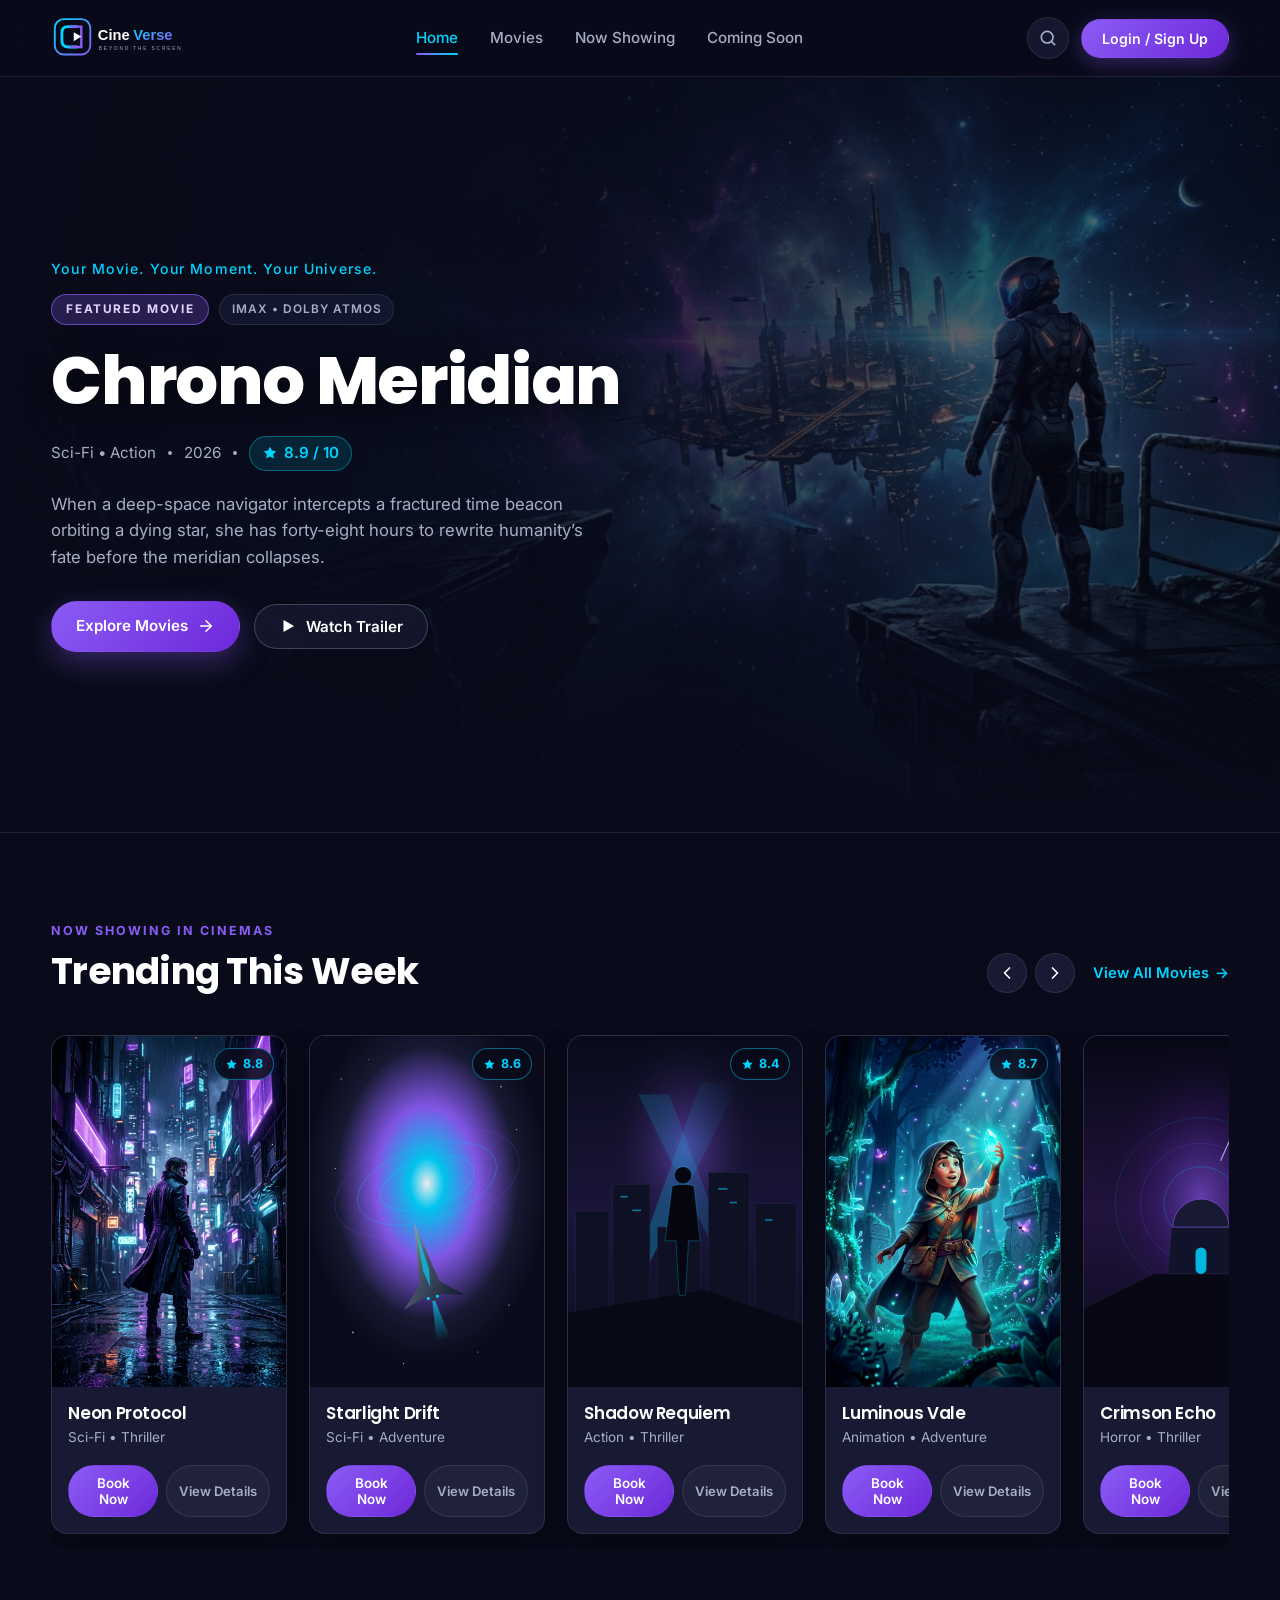
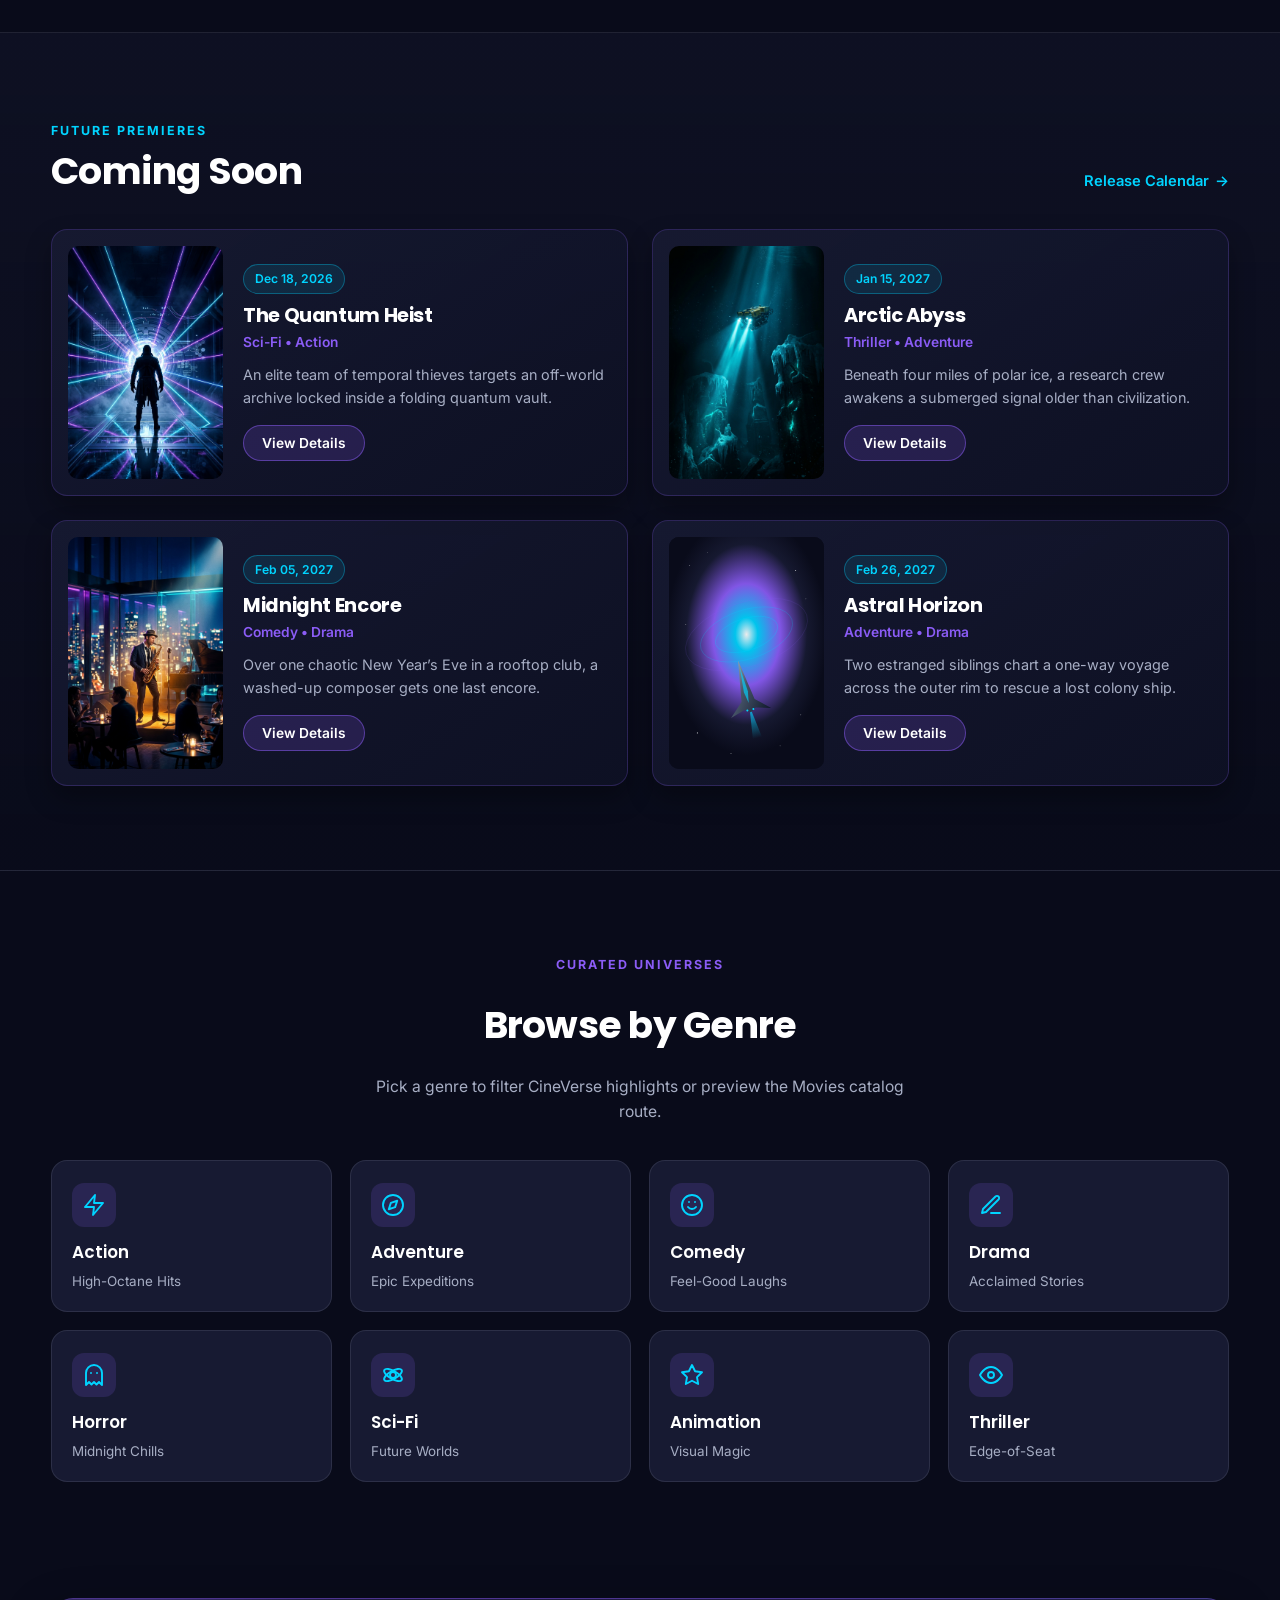
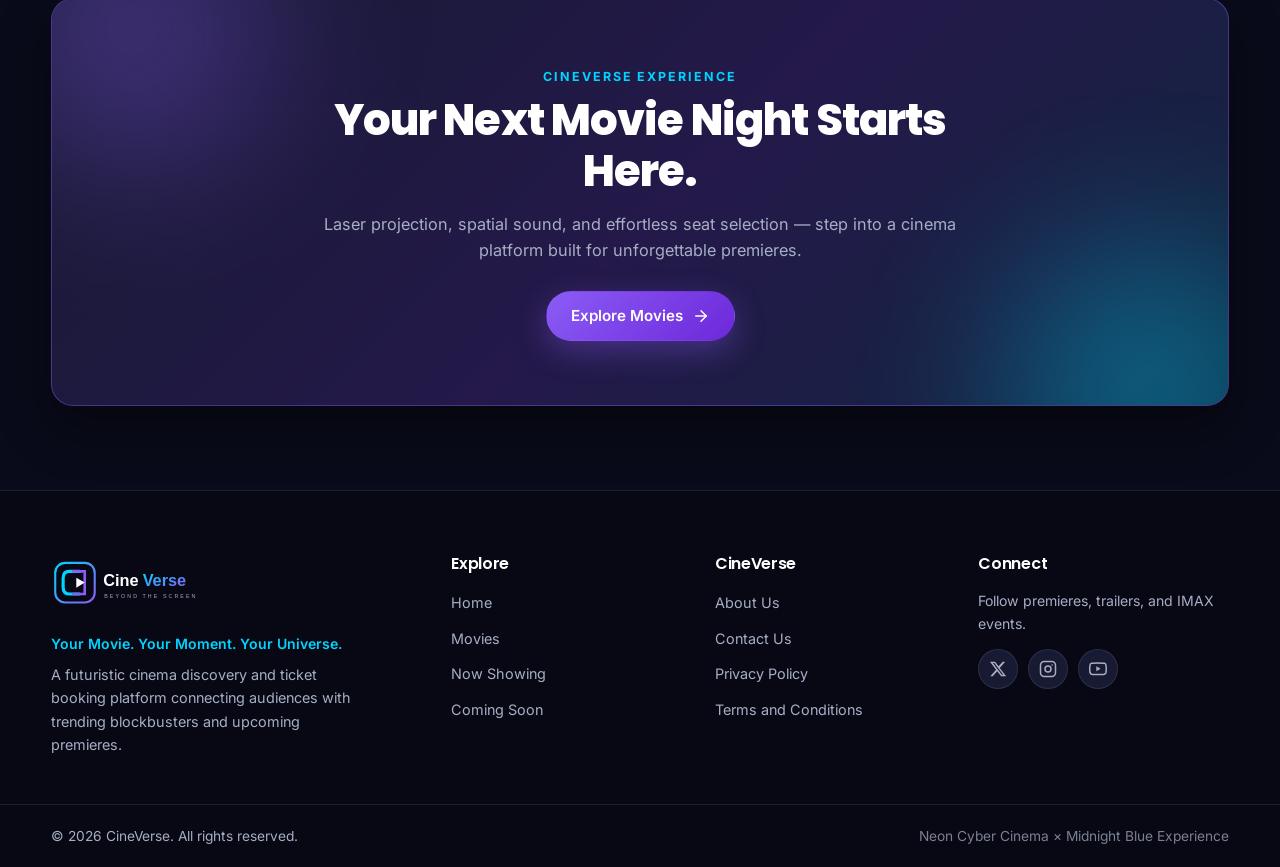
==== commit 9731c357: "CineVerse Logo added Added the logo of our project in the html and css code" ====
--- a/Homepage.html
+++ b/Homepage.html
@@ -29,25 +29,9 @@
   ========================================================== -->
   <header class="site-header" id="site-header">
     <nav class="navbar container" aria-label="Primary Navigation">
-      <!-- CineVerse Logo with Film-Inspired SVG Icon -->
+      <!-- CineVerse Logo -->
       <a href="#home" class="brand-logo" aria-label="CineVerse Home">
-        <span class="brand-icon" aria-hidden="true">
-          <svg viewBox="0 0 32 32" width="28" height="28" fill="none">
-            <rect x="2" y="5" width="28" height="22" rx="5" stroke="url(#logoGrad)" stroke-width="2.2" />
-            <circle cx="16" cy="16" r="5" stroke="#00D4FF" stroke-width="2" />
-            <polygon points="14.5,13.5 19,16 14.5,18.5" fill="#FFFFFF" />
-            <line x1="7" y1="5" x2="7" y2="27" stroke="url(#logoGrad)" stroke-width="1.6" stroke-dasharray="2.5 2.5" />
-            <line x1="25" y1="5" x2="25" y2="27" stroke="url(#logoGrad)" stroke-width="1.6"
-              stroke-dasharray="2.5 2.5" />
-            <defs>
-              <linearGradient id="logoGrad" x1="2" y1="5" x2="30" y2="27" gradientUnits="userSpaceOnUse">
-                <stop stop-color="#8B5CF6" />
-                <stop offset="1" stop-color="#00D4FF" />
-              </linearGradient>
-            </defs>
-          </svg>
-        </span>
-        <span class="brand-text">Cine<span class="brand-accent">Verse</span></span>
+        <img src="images/CineVerse-Logo.svg" alt="CineVerse — Beyond the Screen" class="brand-logo-img" />
       </a>
 
       <!-- Primary Navigation Links -->
@@ -649,20 +633,7 @@
       <!-- Brand & Description -->
       <div class="footer-brand">
         <a href="#home" class="brand-logo" aria-label="CineVerse Back to Top">
-          <span class="brand-icon" aria-hidden="true">
-            <svg viewBox="0 0 32 32" width="26" height="26" fill="none">
-              <rect x="2" y="5" width="28" height="22" rx="5" stroke="url(#footerLogoGrad)" stroke-width="2.2" />
-              <circle cx="16" cy="16" r="5" stroke="#00D4FF" stroke-width="2" />
-              <polygon points="14.5,13.5 19,16 14.5,18.5" fill="#FFFFFF" />
-              <defs>
-                <linearGradient id="footerLogoGrad" x1="2" y1="5" x2="30" y2="27" gradientUnits="userSpaceOnUse">
-                  <stop stop-color="#8B5CF6" />
-                  <stop offset="1" stop-color="#00D4FF" />
-                </linearGradient>
-              </defs>
-            </svg>
-          </span>
-          <span class="brand-text">Cine<span class="brand-accent">Verse</span></span>
+          <img src="images/CineVerse-Logo.svg" alt="CineVerse — Beyond the Screen" class="brand-logo-img footer-logo-img" />
         </a>
         <p class="footer-tagline">Your Movie. Your Moment. Your Universe.</p>
         <p class="footer-description">
--- a/Homepage.css
+++ b/Homepage.css
@@ -243,25 +243,24 @@
 .brand-logo {
   display: inline-flex;
   align-items: center;
-  gap: 10px;
-  font-family: var(--font-heading);
-  font-size: 1.38rem;
-  font-weight: 800;
-  letter-spacing: -0.02em;
   flex-shrink: 0;
-}
-
-.brand-icon {
-  display: inline-flex;
-  align-items: center;
-  justify-content: center;
-}
-
-.brand-accent {
-  background: linear-gradient(90deg, var(--accent-purple), var(--accent-cyan));
-  -webkit-background-clip: text;
-  background-clip: text;
-  color: transparent;
+  transition: transform var(--transition-fast), filter var(--transition-fast);
+}
+
+.brand-logo:hover {
+  transform: translateY(-1px);
+  filter: drop-shadow(0 0 10px rgba(0, 212, 255, 0.35));
+}
+
+.brand-logo-img {
+  height: 52px;
+  width: auto;
+  aspect-ratio: 300 / 110;
+  object-fit: contain;
+}
+
+.footer-logo-img {
+  height: 58px;
 }
 
 .nav-links {
@@ -1319,6 +1318,10 @@
 
 /* Mobile & Compact Tablets */
 @media (max-width: 768px) {
+  .brand-logo-img {
+    height: 44px;
+  }
+
   .section {
     padding: 64px 0;
   }
